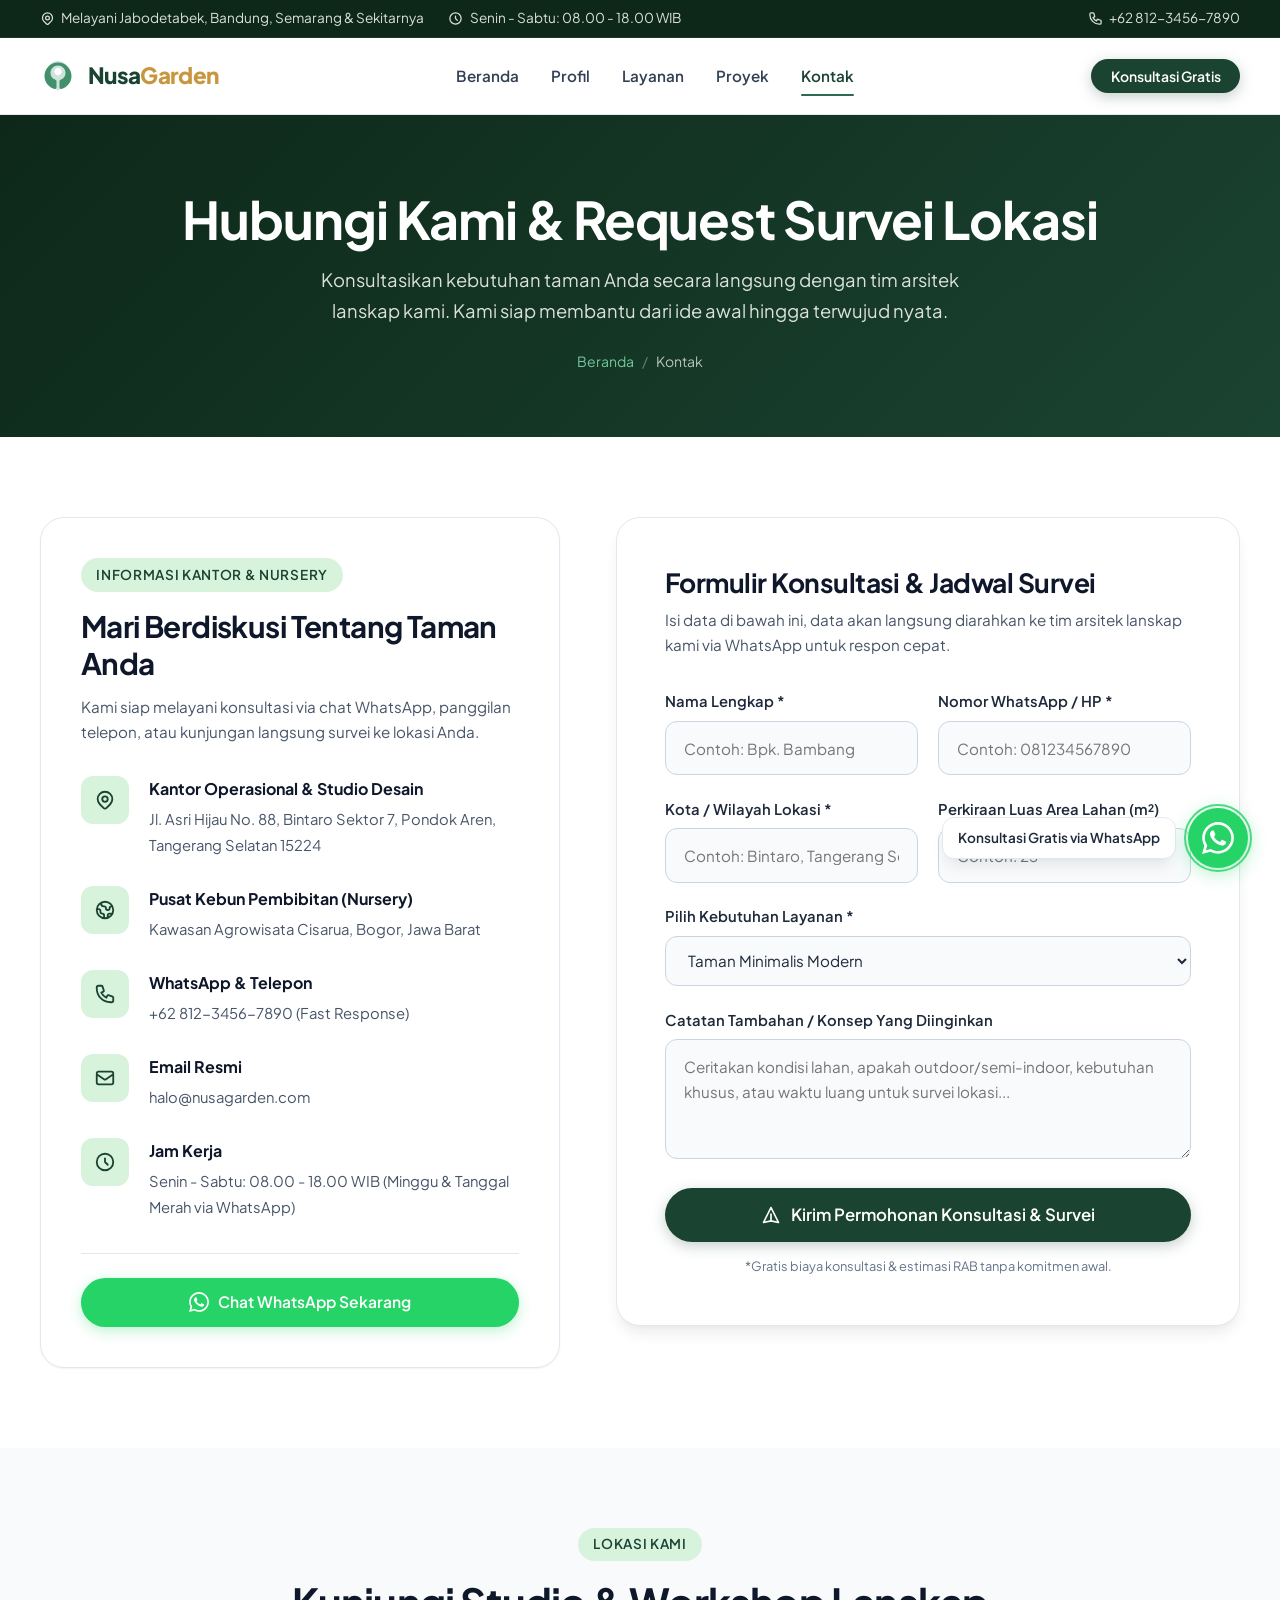
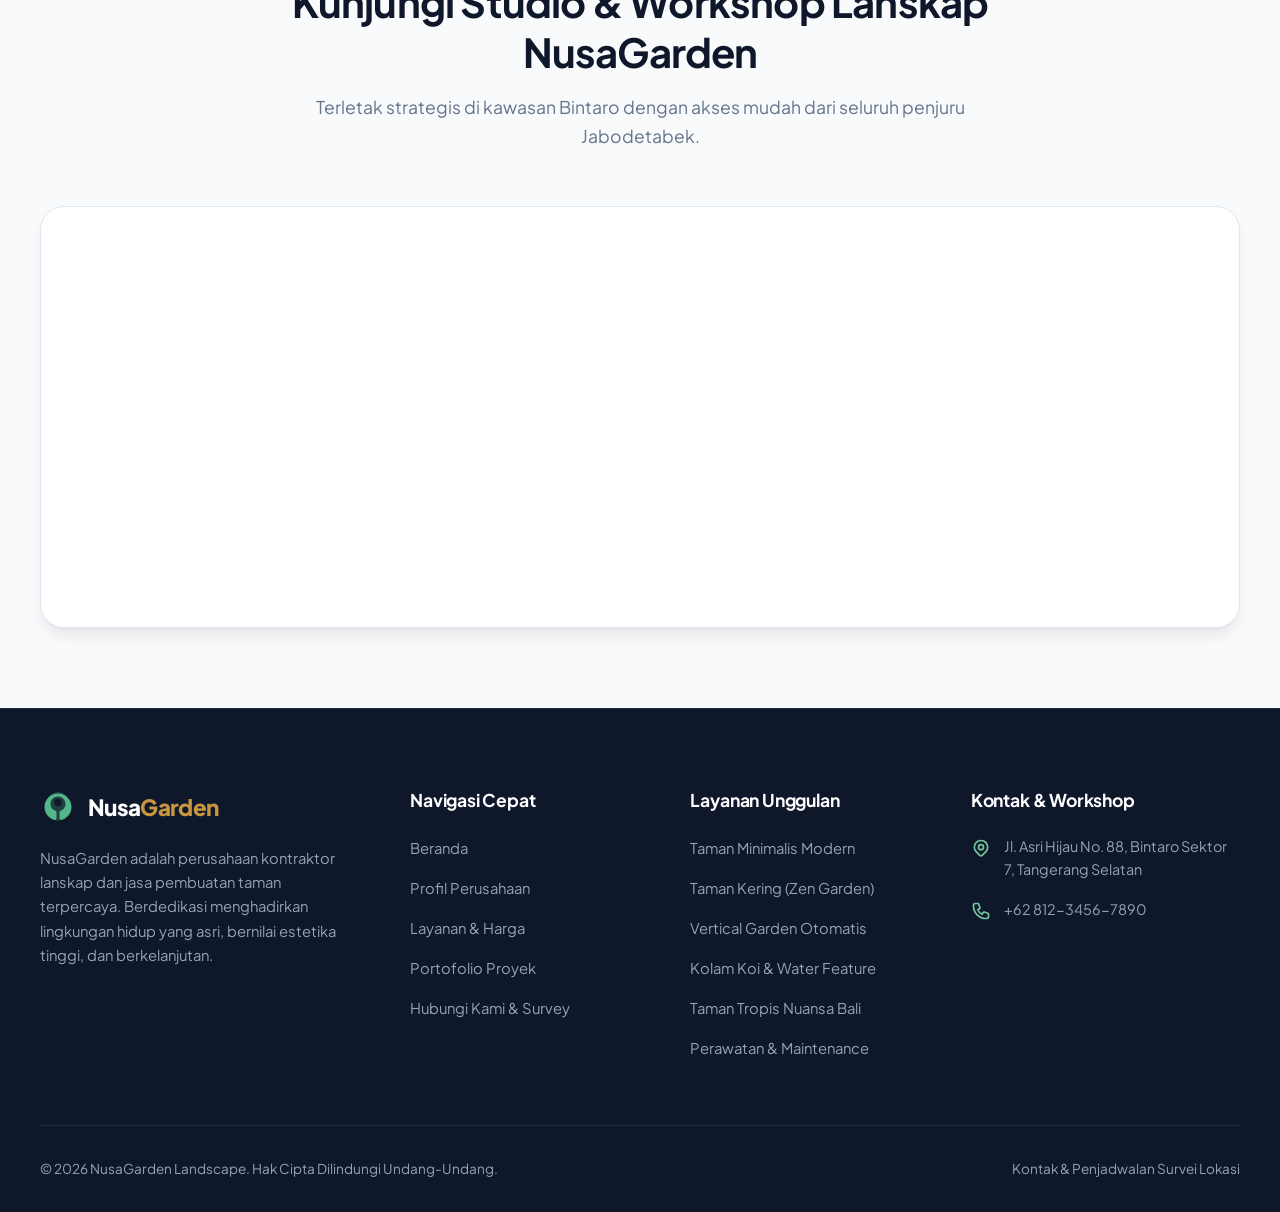
==== kontak.html @ 605d3d23 "first commit" ====
<!DOCTYPE html>
<html lang="id">
<head>
  <meta charset="UTF-8">
  <meta http-equiv="X-UA-Compatible" content="IE=edge">
  <meta name="viewport" content="width=device-width, initial-scale=1.0">

  <!-- Primary SEO Meta Tags -->
  <title>Kontak NusaGarden | Konsultasi & Jadwal Survei Pembuatan Taman Gratis</title>
  <meta name="title" content="Kontak NusaGarden | Konsultasi & Jadwal Survei Pembuatan Taman Gratis">
  <meta name="description" content="Hubungi arsitek lanskap NusaGarden untuk konsultasi desain taman 3D dan request jadwal survei lokasi gratis di Jabodetabek, Bandung, dan sekitarnya. Respon cepat via WhatsApp & Telepon.">
  <meta name="keywords" content="kontak jasa taman, nomor tukang taman bintaro, survey taman gratis jakarta, jadwal konsultasi lanskap, alamat nursery nusagarden">
  <meta name="author" content="NusaGarden Landscape">
  <meta name="robots" content="index, follow, max-snippet:-1, max-image-preview:large, max-video-preview:-1">
  <link rel="canonical" href="https://nusagarden.com/kontak.html">

  <!-- Open Graph / Facebook -->
  <meta property="og:type" content="website">
  <meta property="og:url" content="https://nusagarden.com/kontak.html">
  <meta property="og:title" content="Kontak NusaGarden | Konsultasi & Jadwal Survei Pembuatan Taman">
  <meta property="og:description" content="Konsultasikan pembuatan taman rumah, kolam koi, atau vertical garden Anda. Gratis survei & estimasi RAB.">
  <meta property="og:image" content="https://images.unsplash.com/photo-1558904541-efa8c4a08931?auto=format&fit=crop&w=1200&h=630&q=80">
  <meta property="og:site_name" content="NusaGarden">
  <meta property="og:locale" content="id_ID">

  <!-- Twitter Meta -->
  <meta name="twitter:card" content="summary_large_image">
  <meta name="twitter:url" content="https://nusagarden.com/kontak.html">
  <meta name="twitter:title" content="Kontak NusaGarden | Konsultasi & Jadwal Survei Pembuatan Taman">
  <meta name="twitter:description" content="Hubungi tim ahli lanskap kami untuk penataan ruang hijau hunian Anda.">
  <meta name="twitter:image" content="https://images.unsplash.com/photo-1558904541-efa8c4a08931?auto=format&fit=crop&w=1200&h=630&q=80">

  <!-- Google Fonts: Plus Jakarta Sans -->
  <link rel="preconnect" href="https://fonts.googleapis.com">
  <link rel="preconnect" href="https://fonts.gstatic.com" crossorigin>
  <link href="https://fonts.googleapis.com/css2?family=Plus+Jakarta+Sans:wght@400;500;600;700;800&display=swap" rel="stylesheet">

  <!-- Main Stylesheet -->
  <link rel="stylesheet" href="assets/css/style.css">

  <!-- BreadcrumbList Schema -->
  <script type="application/ld+json">
  {
    "@context": "https://schema.org",
    "@type": "BreadcrumbList",
    "itemListElement": [
      {
        "@type": "ListItem",
        "position": 1,
        "name": "Beranda",
        "item": "https://nusagarden.com/"
      },
      {
        "@type": "ListItem",
        "position": 2,
        "name": "Kontak",
        "item": "https://nusagarden.com/kontak.html"
      }
    ]
  }
  </script>

  <!-- ContactPage Schema -->
  <script type="application/ld+json">
  {
    "@context": "https://schema.org",
    "@type": "ContactPage",
    "name": "Kontak NusaGarden Landscape",
    "description": "Halaman kontak resmi NusaGarden untuk konsultasi dan pemesanan jasa pembuatan taman.",
    "mainEntity": {
      "@type": "Organization",
      "name": "NusaGarden Landscape",
      "telephone": "+6281234567890",
      "email": "halo@nusagarden.com",
      "address": {
        "@type": "PostalAddress",
        "streetAddress": "Jl. Asri Hijau No. 88, Bintaro",
        "addressLocality": "Jakarta Selatan",
        "addressRegion": "DKI Jakarta",
        "postalCode": "12330",
        "addressCountry": "ID"
      }
    }
  }
  </script>
</head>
<body>

  <!-- Topbar -->
  <div class="topbar">
    <div class="container topbar-wrapper">
      <div class="topbar-info">
        <span class="topbar-item">
          <svg width="15" height="15" fill="none" stroke="currentColor" viewBox="0 0 24 24"><path stroke-linecap="round" stroke-linejoin="round" stroke-width="2" d="M17.657 16.657L13.414 20.9a1.998 1.998 0 01-2.827 0l-4.244-4.243a8 8 0 1111.314 0z"/><path stroke-linecap="round" stroke-linejoin="round" stroke-width="2" d="M15 11a3 3 0 11-6 0 3 3 0 016 0z"/></svg>
          Melayani Jabodetabek, Bandung, Semarang & Sekitarnya
        </span>
        <span class="topbar-item">
          <svg width="15" height="15" fill="none" stroke="currentColor" viewBox="0 0 24 24"><path stroke-linecap="round" stroke-linejoin="round" stroke-width="2" d="M12 8v4l3 3m6-3a9 9 0 11-18 0 9 9 0 0118 0z"/></svg>
          Senin - Sabtu: 08.00 - 18.00 WIB
        </span>
      </div>
      <div class="topbar-info">
        <a href="tel:+6281234567890" class="topbar-item">
          <svg width="15" height="15" fill="none" stroke="currentColor" viewBox="0 0 24 24"><path stroke-linecap="round" stroke-linejoin="round" stroke-width="2" d="M3 5a2 2 0 012-2h3.28a1 1 0 01.948.684l1.498 4.493a1 1 0 01-.502 1.21l-2.257 1.13a11.042 11.042 0 005.516 5.516l1.13-2.257a1 1 0 011.21-.502l4.493 1.498a1 1 0 01.684.949V19a2 2 0 01-2 2h-1C9.716 21 3 14.284 3 6V5z"/></svg>
          +62 812-3456-7890
        </a>
      </div>
    </div>
  </div>

  <!-- Header Navigation -->
  <header class="site-header">
    <div class="container navbar">
      <a href="index.html" class="brand-logo" aria-label="NusaGarden Beranda">
        <svg viewBox="0 0 24 24" fill="currentColor">
          <path d="M12 2C8.13 2 5 5.13 5 9c0 5.25 7 13 7 13s7-7.75 7-13c0-3.87-3.13-7-7-7zm0 9.5c-1.38 0-2.5-1.12-2.5-2.5s1.12-2.5 2.5-2.5 2.5 1.12 2.5 2.5-1.12 2.5-2.5 2.5z" opacity="0.25"/>
          <path d="M12 3c-4.97 0-9 4.03-9 9 0 4.16 2.85 7.66 6.74 8.65.65.17 1.26-.3 1.26-.97v-4.18c0-.44-.27-.83-.68-.97C8.25 13.88 7 12.06 7 10c0-2.76 2.24-5 5-5s5 2.24 5 5c0 2.06-1.25 3.88-3.32 4.53-.41.14-.68.53-.68.97v4.18c0 .67.61 1.14 1.26.97C18.15 19.66 21 16.16 21 12c0-4.97-4.03-9-9-9z"/>
        </svg>
        <span>Nusa<span>Garden</span></span>
      </a>

      <nav class="nav-links" id="mainNav">
        <a href="index.html" class="nav-link">Beranda</a>
        <a href="profil.html" class="nav-link">Profil</a>
        <a href="layanan.html" class="nav-link">Layanan</a>
        <a href="proyek.html" class="nav-link">Proyek</a>
        <a href="kontak.html" class="nav-link active">Kontak</a>
      </nav>

      <div class="nav-cta">
        <a href="kontak.html" class="btn btn-primary btn-sm">Konsultasi Gratis</a>
      </div>

      <button class="mobile-toggle" aria-label="Buka Menu" aria-expanded="false">
        <svg width="26" height="26" fill="none" stroke="currentColor" viewBox="0 0 24 24">
          <path stroke-linecap="round" stroke-linejoin="round" stroke-width="2" d="M4 6h16M4 12h16M4 18h16"/>
        </svg>
      </button>
    </div>
  </header>

  <main>
    <!-- Page Hero Banner -->
    <section class="page-hero">
      <div class="container">
        <h1>Hubungi Kami & Request Survei Lokasi</h1>
        <p>Konsultasikan kebutuhan taman Anda secara langsung dengan tim arsitek lanskap kami. Kami siap membantu dari ide awal hingga terwujud nyata.</p>
        <div class="breadcrumb">
          <a href="index.html">Beranda</a>
          <span class="breadcrumb-separator">/</span>
          <span>Kontak</span>
        </div>
      </div>
    </section>

    <!-- Contact & Form Section -->
    <section class="section">
      <div class="container">
        <div class="contact-grid">

          <!-- Left Column: Contact Information -->
          <div class="contact-info-card">
            <span class="badge-pill">Informasi Kantor & Nursery</span>
            <h2 style="font-size: 1.85rem; margin-bottom: 0.75rem;">Mari Berdiskusi Tentang Taman Anda</h2>
            <p style="color: var(--gray-600); font-size: 0.95rem;">
              Kami siap melayani konsultasi via chat WhatsApp, panggilan telepon, atau kunjungan langsung survei ke lokasi Anda.
            </p>

            <div class="contact-info-list">
              <div class="contact-info-row">
                <div class="contact-icon-box">
                  <svg width="22" height="22" fill="none" stroke="currentColor" viewBox="0 0 24 24"><path stroke-linecap="round" stroke-linejoin="round" stroke-width="2" d="M17.657 16.657L13.414 20.9a1.998 1.998 0 01-2.827 0l-4.244-4.243a8 8 0 1111.314 0z"/><path stroke-linecap="round" stroke-linejoin="round" stroke-width="2" d="M15 11a3 3 0 11-6 0 3 3 0 016 0z"/></svg>
                </div>
                <div class="contact-info-text">
                  <strong>Kantor Operasional & Studio Desain</strong>
                  <span>Jl. Asri Hijau No. 88, Bintaro Sektor 7, Pondok Aren, Tangerang Selatan 15224</span>
                </div>
              </div>

              <div class="contact-info-row">
                <div class="contact-icon-box">
                  <svg width="22" height="22" fill="none" stroke="currentColor" viewBox="0 0 24 24"><path stroke-linecap="round" stroke-linejoin="round" stroke-width="2" d="M3.055 11H5a2 2 0 012 2v1a2 2 0 002 2 2 2 0 012 2v2.945M8 3.935V5.5A2.5 2.5 0 0010.5 8h.5a2 2 0 012 2 2 2 0 104 0 2 2 0 012-2h1.064M15 20.488V18a2 2 0 012-2h3.064M21 12a9 9 0 11-18 0 9 9 0 0118 0z"/></svg>
                </div>
                <div class="contact-info-text">
                  <strong>Pusat Kebun Pembibitan (Nursery)</strong>
                  <span>Kawasan Agrowisata Cisarua, Bogor, Jawa Barat</span>
                </div>
              </div>

              <div class="contact-info-row">
                <div class="contact-icon-box">
                  <svg width="22" height="22" fill="none" stroke="currentColor" viewBox="0 0 24 24"><path stroke-linecap="round" stroke-linejoin="round" stroke-width="2" d="M3 5a2 2 0 012-2h3.28a1 1 0 01.948.684l1.498 4.493a1 1 0 01-.502 1.21l-2.257 1.13a11.042 11.042 0 005.516 5.516l1.13-2.257a1 1 0 011.21-.502l4.493 1.498a1 1 0 01.684.949V19a2 2 0 01-2 2h-1C9.716 21 3 14.284 3 6V5z"/></svg>
                </div>
                <div class="contact-info-text">
                  <strong>WhatsApp & Telepon</strong>
                  <a href="https://wa.me/6281234567890" target="_blank">+62 812-3456-7890 (Fast Response)</a>
                </div>
              </div>

              <div class="contact-info-row">
                <div class="contact-icon-box">
                  <svg width="22" height="22" fill="none" stroke="currentColor" viewBox="0 0 24 24"><path stroke-linecap="round" stroke-linejoin="round" stroke-width="2" d="M3 8l7.89 5.26a2 2 0 002.22 0L21 8M5 19h14a2 2 0 002-2V7a2 2 0 00-2-2H5a2 2 0 00-2 2v10a2 2 0 002 2z"/></svg>
                </div>
                <div class="contact-info-text">
                  <strong>Email Resmi</strong>
                  <a href="mailto:halo@nusagarden.com">halo@nusagarden.com</a>
                </div>
              </div>

              <div class="contact-info-row">
                <div class="contact-icon-box">
                  <svg width="22" height="22" fill="none" stroke="currentColor" viewBox="0 0 24 24"><path stroke-linecap="round" stroke-linejoin="round" stroke-width="2" d="M12 8v4l3 3m6-3a9 9 0 11-18 0 9 9 0 0118 0z"/></svg>
                </div>
                <div class="contact-info-text">
                  <strong>Jam Kerja</strong>
                  <span>Senin - Sabtu: 08.00 - 18.00 WIB (Minggu & Tanggal Merah via WhatsApp)</span>
                </div>
              </div>
            </div>

            <div style="margin-top: 2rem; padding-top: 1.5rem; border-top: 1px solid var(--gray-200);">
              <a href="https://wa.me/6281234567890?text=Halo%20NusaGarden,%20saya%20ingin%20konsultasi%20taman%20langsung%20via%20WhatsApp" target="_blank" class="btn btn-wa" style="width: 100%;">
                <svg width="20" height="20" fill="currentColor" viewBox="0 0 24 24"><path d="M.057 24l1.687-6.163c-1.041-1.804-1.588-3.849-1.587-5.946.003-6.556 5.338-11.891 11.893-11.891 3.181.001 6.167 1.24 8.413 3.488 2.245 2.248 3.481 5.236 3.48 8.414-.003 6.557-5.338 11.892-11.893 11.892-1.99-.001-3.951-.5-5.688-1.448l-6.305 1.654zm6.597-3.807c1.676.995 3.276 1.591 5.392 1.592 5.448 0 9.886-4.434 9.889-9.885.002-5.462-4.415-9.89-9.881-9.892-5.452 0-9.887 4.434-9.889 9.884-.001 2.225.651 3.891 1.746 5.634l-.999 3.648 3.742-.981zm11.387-5.464c-.074-.124-.272-.198-.57-.347-.297-.149-1.758-.868-2.031-.967-.272-.099-.47-.149-.669.149-.198.297-.768.967-.941 1.165-.173.198-.347.223-.644.074-.297-.149-1.255-.462-2.39-1.475-.883-.788-1.48-1.761-1.653-2.059-.173-.297-.018-.458.13-.606.134-.133.297-.347.446-.521.151-.172.2-.296.3-.495.099-.198.05-.372-.025-.521-.075-.148-.669-1.611-.916-2.206-.242-.579-.487-.501-.669-.51l-.57-.01c-.198 0-.52.074-.792.372s-1.04 1.016-1.04 2.479 1.065 2.876 1.213 3.074c.149.198 2.095 3.2 5.076 4.487.709.306 1.263.489 1.694.626.712.226 1.36.194 1.872.118.571-.085 1.758-.719 2.006-1.413.248-.695.248-1.29.173-1.414z"/></svg>
                Chat WhatsApp Sekarang
              </a>
            </div>
          </div>

          <!-- Right Column: Consultation Booking Form -->
          <div class="contact-form-card">
            <h3 style="font-size: 1.65rem; margin-bottom: 0.5rem;">Formulir Konsultasi & Jadwal Survei</h3>
            <p style="color: var(--gray-600); font-size: 0.95rem; margin-bottom: 2rem;">
              Isi data di bawah ini, data akan langsung diarahkan ke tim arsitek lanskap kami via WhatsApp untuk respon cepat.
            </p>

            <form id="consultationForm">
              <div class="form-grid-2">
                <div class="form-group">
                  <label class="form-label" for="nama">Nama Lengkap *</label>
                  <input type="text" id="nama" class="form-control" placeholder="Contoh: Bpk. Bambang" required>
                </div>

                <div class="form-group">
                  <label class="form-label" for="telepon">Nomor WhatsApp / HP *</label>
                  <input type="tel" id="telepon" class="form-control" placeholder="Contoh: 081234567890" required>
                </div>
              </div>

              <div class="form-grid-2">
                <div class="form-group">
                  <label class="form-label" for="kota">Kota / Wilayah Lokasi *</label>
                  <input type="text" id="kota" class="form-control" placeholder="Contoh: Bintaro, Tangerang Selatan" required>
                </div>

                <div class="form-group">
                  <label class="form-label" for="luas_area">Perkiraan Luas Area Lahan (m²)</label>
                  <input type="number" id="luas_area" class="form-control" placeholder="Contoh: 25">
                </div>
              </div>

              <div class="form-group">
                <label class="form-label" for="jenis_layanan">Pilih Kebutuhan Layanan *</label>
                <select id="jenis_layanan" class="form-control" required>
                  <option value="Taman Minimalis Modern">Taman Minimalis Modern</option>
                  <option value="Taman Kering (Japanese Zen)">Taman Kering (Japanese Zen Garden)</option>
                  <option value="Vertical Garden Otomatis">Vertical Garden (Living Wall)</option>
                  <option value="Kolam Koi & Water Feature">Kolam Koi & Water Feature</option>
                  <option value="Taman Tropis Nuansa Bali">Taman Tropis Nuansa Bali</option>
                  <option value="Renovasi Taman Lama">Renovasi Taman Lama</option>
                  <option value="Perawatan & Maintenance Rutin">Perawatan & Maintenance Rutin</option>
                  <option value="Desain Lanskap 3D Saja">Desain Lanskap 3D Saja</option>
                </select>
              </div>

              <div class="form-group">
                <label class="form-label" for="pesan">Catatan Tambahan / Konsep Yang Diinginkan</label>
                <textarea id="pesan" class="form-control" placeholder="Ceritakan kondisi lahan, apakah outdoor/semi-indoor, kebutuhan khusus, atau waktu luang untuk survei lokasi..."></textarea>
              </div>

              <button type="submit" class="btn btn-primary btn-lg" style="width: 100%;">
                <svg width="20" height="20" fill="none" stroke="currentColor" viewBox="0 0 24 24"><path stroke-linecap="round" stroke-linejoin="round" stroke-width="2" d="M12 19l9 2-9-18-9 18 9-2zm0 0v-8"/></svg>
                Kirim Permohonan Konsultasi & Survei
              </button>
              <div style="font-size: 0.8rem; color: var(--gray-500); text-align: center; margin-top: 0.85rem;">
                *Gratis biaya konsultasi & estimasi RAB tanpa komitmen awal.
              </div>
            </form>
          </div>

        </div>
      </div>
    </section>

    <!-- Map & Workshop Location Section -->
    <section class="section section-bg-alt">
      <div class="container">
        <div class="section-header">
          <span class="badge-pill">Lokasi Kami</span>
          <h2 class="section-title">Kunjungi Studio & Workshop Lanskap NusaGarden</h2>
          <p class="section-subtitle">Terletak strategis di kawasan Bintaro dengan akses mudah dari seluruh penjuru Jabodetabek.</p>
        </div>

        <div style="border-radius: var(--radius-xl); overflow: hidden; box-shadow: var(--shadow-lg); border: 1px solid var(--gray-200); background: #fff;">
          <iframe 
            src="https://www.google.com/maps/embed?pb=!1m18!1m12!1m3!1d126907.08643264627!2d106.68331908226065!3d-6.284204369796696!2m3!1f0!2f0!3f0!3m2!1i1024!2i768!4f13.1!3m3!1m2!1s0x2e69f000b99bc907%3A0xb3082bb04c8623b!2sBintaro%20Jaya!5e0!3m2!1sid!2sid!4v1700000000000!5m2!1sid!2sid" 
            width="100%" 
            height="420" 
            style="border:0; display:block;" 
            allowfullscreen="" 
            loading="lazy" 
            referrerpolicy="no-referrer-when-downgrade"
            title="Lokasi Kantor NusaGarden Landscape">
          </iframe>
        </div>
      </div>
    </section>
  </main>

  <!-- Site Footer -->
  <footer class="site-footer">
    <div class="container">
      <div class="footer-grid">
        <div class="footer-col">
          <a href="index.html" class="brand-logo" style="color: #fff; margin-bottom: 1.25rem;">
            <svg viewBox="0 0 24 24" fill="currentColor" style="color: #52b788;">
              <path d="M12 2C8.13 2 5 5.13 5 9c0 5.25 7 13 7 13s7-7.75 7-13c0-3.87-3.13-7-7-7zm0 9.5c-1.38 0-2.5-1.12-2.5-2.5s1.12-2.5 2.5-2.5 2.5 1.12 2.5 2.5-1.12 2.5-2.5 2.5z" opacity="0.25"/>
              <path d="M12 3c-4.97 0-9 4.03-9 9 0 4.16 2.85 7.66 6.74 8.65.65.17 1.26-.3 1.26-.97v-4.18c0-.44-.27-.83-.68-.97C8.25 13.88 7 12.06 7 10c0-2.76 2.24-5 5-5s5 2.24 5 5c0 2.06-1.25 3.88-3.32 4.53-.41.14-.68.53-.68.97v4.18c0 .67.61 1.14 1.26.97C18.15 19.66 21 16.16 21 12c0-4.97-4.03-9-9-9z"/>
            </svg>
            <span>Nusa<span style="color:#c8963e">Garden</span></span>
          </a>
          <p class="footer-desc">
            NusaGarden adalah perusahaan kontraktor lanskap dan jasa pembuatan taman terpercaya. Berdedikasi menghadirkan lingkungan hidup yang asri, bernilai estetika tinggi, dan berkelanjutan.
          </p>
        </div>

        <div class="footer-col">
          <h4>Navigasi Cepat</h4>
          <ul class="footer-links-list">
            <li><a href="index.html">Beranda</a></li>
            <li><a href="profil.html">Profil Perusahaan</a></li>
            <li><a href="layanan.html">Layanan & Harga</a></li>
            <li><a href="proyek.html">Portofolio Proyek</a></li>
            <li><a href="kontak.html">Hubungi Kami & Survey</a></li>
          </ul>
        </div>

        <div class="footer-col">
          <h4>Layanan Unggulan</h4>
          <ul class="footer-links-list">
            <li><a href="layanan.html#minimalis">Taman Minimalis Modern</a></li>
            <li><a href="layanan.html#kering">Taman Kering (Zen Garden)</a></li>
            <li><a href="layanan.html#vertical">Vertical Garden Otomatis</a></li>
            <li><a href="layanan.html#kolam">Kolam Koi & Water Feature</a></li>
            <li><a href="layanan.html#tropis">Taman Tropis Nuansa Bali</a></li>
            <li><a href="layanan.html#perawatan">Perawatan & Maintenance</a></li>
          </ul>
        </div>

        <div class="footer-col">
          <h4>Kontak & Workshop</h4>
          <div class="footer-contact-item">
            <svg width="20" height="20" fill="none" stroke="currentColor" viewBox="0 0 24 24"><path stroke-linecap="round" stroke-linejoin="round" stroke-width="2" d="M17.657 16.657L13.414 20.9a1.998 1.998 0 01-2.827 0l-4.244-4.243a8 8 0 1111.314 0z"/><path stroke-linecap="round" stroke-linejoin="round" stroke-width="2" d="M15 11a3 3 0 11-6 0 3 3 0 016 0z"/></svg>
            <span>Jl. Asri Hijau No. 88, Bintaro Sektor 7, Tangerang Selatan</span>
          </div>
          <div class="footer-contact-item">
            <svg width="20" height="20" fill="none" stroke="currentColor" viewBox="0 0 24 24"><path stroke-linecap="round" stroke-linejoin="round" stroke-width="2" d="M3 5a2 2 0 012-2h3.28a1 1 0 01.948.684l1.498 4.493a1 1 0 01-.502 1.21l-2.257 1.13a11.042 11.042 0 005.516 5.516l1.13-2.257a1 1 0 011.21-.502l4.493 1.498a1 1 0 01.684.949V19a2 2 0 01-2 2h-1C9.716 21 3 14.284 3 6V5z"/></svg>
            <span>+62 812-3456-7890</span>
          </div>
        </div>
      </div>

      <div class="footer-bottom">
        <div>&copy; 2026 NusaGarden Landscape. Hak Cipta Dilindungi Undang-Undang.</div>
        <div>Kontak &amp; Penjadwalan Survei Lokasi</div>
      </div>
    </div>
  </footer>

  <!-- Floating WhatsApp CTA Widget -->
  <div class="floating-wa">
    <div class="floating-wa-tooltip">
      Konsultasi Gratis via WhatsApp
    </div>
    <a href="https://wa.me/6281234567890?text=Halo%20NusaGarden,%20saya%20ingin%20konsultasi%20taman" target="_blank" class="floating-wa-btn" aria-label="Chat WhatsApp">
      <div class="floating-wa-pulse"></div>
      <svg width="32" height="32" fill="currentColor" viewBox="0 0 24 24"><path d="M.057 24l1.687-6.163c-1.041-1.804-1.588-3.849-1.587-5.946.003-6.556 5.338-11.891 11.893-11.891 3.181.001 6.167 1.24 8.413 3.488 2.245 2.248 3.481 5.236 3.48 8.414-.003 6.557-5.338 11.892-11.893 11.892-1.99-.001-3.951-.5-5.688-1.448l-6.305 1.654zm6.597-3.807c1.676.995 3.276 1.591 5.392 1.592 5.448 0 9.886-4.434 9.889-9.885.002-5.462-4.415-9.89-9.881-9.892-5.452 0-9.887 4.434-9.889 9.884-.001 2.225.651 3.891 1.746 5.634l-.999 3.648 3.742-.981zm11.387-5.464c-.074-.124-.272-.198-.57-.347-.297-.149-1.758-.868-2.031-.967-.272-.099-.47-.149-.669.149-.198.297-.768.967-.941 1.165-.173.198-.347.223-.644.074-.297-.149-1.255-.462-2.39-1.475-.883-.788-1.48-1.761-1.653-2.059-.173-.297-.018-.458.13-.606.134-.133.297-.347.446-.521.151-.172.2-.296.3-.495.099-.198.05-.372-.025-.521-.075-.148-.669-1.611-.916-2.206-.242-.579-.487-.501-.669-.51l-.57-.01c-.198 0-.52.074-.792.372s-1.04 1.016-1.04 2.479 1.065 2.876 1.213 3.074c.149.198 2.095 3.2 5.076 4.487.709.306 1.263.489 1.694.626.712.226 1.36.194 1.872.118.571-.085 1.758-.719 2.006-1.413.248-.695.248-1.29.173-1.414z"/></svg>
    </a>
  </div>

  <!-- Scripts -->
  <script src="assets/js/main.js"></script>
</body>
</html>
---- assets/css/style.css ----
/* ==========================================================================
   NusaGarden Landscape - Master Stylesheet
   Jasa Pembuatan Taman, Desain Lanskap, Kolam & Perawatan Profesional
   ========================================================================== */

:root {
  /* Color Palette */
  --primary-900: #0d2818;
  --primary-800: #1b4332;
  --primary-700: #2d6a4f;
  --primary-600: #40916c;
  --primary-500: #52b788;
  --primary-400: #74c69d;
  --primary-100: #d8f3dc;
  --primary-50:  #f0fdf4;

  --accent-gold:  #c8963e;
  --accent-amber: #f59e0b;
  --wa-green:     #25d366;
  --wa-hover:     #1ebd56;

  --gray-900: #0f172a;
  --gray-800: #1e293b;
  --gray-700: #334155;
  --gray-600: #475569;
  --gray-500: #64748b;
  --gray-400: #94a3b8;
  --gray-300: #cbd5e1;
  --gray-200: #e2e8f0;
  --gray-100: #f1f5f9;
  --gray-50:  #f8fafc;
  --white:    #ffffff;

  /* Typography */
  --font-main: 'Plus Jakarta Sans', -apple-system, BlinkMacSystemFont, "Segoe UI", Roboto, Oxygen, Ubuntu, Cantarell, sans-serif;
  
  /* Shadows */
  --shadow-sm: 0 1px 2px 0 rgb(0 0 0 / 0.05);
  --shadow-md: 0 4px 6px -1px rgb(0 0 0 / 0.08), 0 2px 4px -2px rgb(0 0 0 / 0.06);
  --shadow-lg: 0 10px 15px -3px rgb(0 0 0 / 0.08), 0 4px 6px -4px rgb(0 0 0 / 0.04);
  --shadow-xl: 0 20px 25px -5px rgb(0 0 0 / 0.1), 0 8px 10px -6px rgb(0 0 0 / 0.05);
  --shadow-card: 0 10px 30px -5px rgba(27, 67, 50, 0.08);

  /* Radius */
  --radius-sm: 6px;
  --radius-md: 12px;
  --radius-lg: 18px;
  --radius-xl: 24px;
  --radius-full: 9999px;

  /* Transitions */
  --transition-fast: 0.15s ease;
  --transition-normal: 0.3s ease;
  --transition-slow: 0.5s cubic-bezier(0.4, 0, 0.2, 1);
}

/* Base Reset & Document setup */
*, *::before, *::after {
  box-sizing: border-box;
  margin: 0;
  padding: 0;
}

html {
  font-size: 16px;
  scroll-behavior: smooth;
  -webkit-text-size-adjust: 100%;
}

body {
  font-family: var(--font-main);
  background-color: var(--white);
  color: var(--gray-700);
  line-height: 1.65;
  font-size: 1rem;
  overflow-x: hidden;
}

img, picture, svg {
  display: block;
  max-width: 100%;
  height: auto;
}

a {
  color: inherit;
  text-decoration: none;
  transition: color var(--transition-fast);
}

ul, ol {
  list-style: none;
}

button, input, select, textarea {
  font: inherit;
  color: inherit;
}

/* Typography Utilities */
h1, h2, h3, h4, h5, h6 {
  color: var(--gray-900);
  font-weight: 700;
  line-height: 1.25;
  letter-spacing: -0.02em;
}

h1 { font-size: clamp(2rem, 4vw + 1rem, 3.25rem); }
h2 { font-size: clamp(1.75rem, 3vw + 0.5rem, 2.5rem); }
h3 { font-size: clamp(1.25rem, 2vw + 0.25rem, 1.75rem); }
h4 { font-size: 1.25rem; }
p { margin-bottom: 1rem; }
p:last-child { margin-bottom: 0; }

/* Container */
.container {
  width: 100%;
  max-width: 1240px;
  margin-left: auto;
  margin-right: auto;
  padding-left: 1.25rem;
  padding-right: 1.25rem;
}

.container-narrow {
  max-width: 900px;
}

/* Section Spacing */
.section {
  padding-top: 5rem;
  padding-bottom: 5rem;
}

.section-sm {
  padding-top: 3rem;
  padding-bottom: 3rem;
}

.section-bg-alt {
  background-color: var(--gray-50);
}

.section-bg-green {
  background-color: var(--primary-50);
}

.section-bg-dark {
  background-color: var(--primary-900);
  color: var(--gray-300);
}

.section-bg-dark h1,
.section-bg-dark h2,
.section-bg-dark h3,
.section-bg-dark h4 {
  color: var(--white);
}

/* Section Header Component */
.section-header {
  text-align: center;
  max-width: 720px;
  margin: 0 auto 3.5rem auto;
}

.section-header.text-left {
  text-align: left;
  margin-left: 0;
}

.badge-pill {
  display: inline-flex;
  align-items: center;
  gap: 0.5rem;
  padding: 0.35rem 0.95rem;
  background-color: var(--primary-100);
  color: var(--primary-800);
  border-radius: var(--radius-full);
  font-size: 0.85rem;
  font-weight: 600;
  text-transform: uppercase;
  letter-spacing: 0.05em;
  margin-bottom: 1rem;
}

.badge-pill.badge-gold {
  background-color: #fef3c7;
  color: #92400e;
}

.badge-pill.badge-white {
  background-color: rgba(255, 255, 255, 0.15);
  color: var(--white);
}

.section-title {
  margin-bottom: 1rem;
}

.section-subtitle {
  color: var(--gray-500);
  font-size: 1.1rem;
  line-height: 1.6;
}

.section-bg-dark .section-subtitle {
  color: var(--gray-300);
}

/* Buttons */
.btn {
  display: inline-flex;
  align-items: center;
  justify-content: center;
  gap: 0.6rem;
  padding: 0.85rem 1.65rem;
  border-radius: var(--radius-full);
  font-weight: 600;
  font-size: 0.975rem;
  border: 1px solid transparent;
  cursor: pointer;
  transition: all var(--transition-normal);
  text-align: center;
  line-height: 1;
}

.btn-primary {
  background-color: var(--primary-800);
  color: var(--white);
  box-shadow: 0 4px 14px rgba(27, 67, 50, 0.25);
}

.btn-primary:hover {
  background-color: var(--primary-700);
  color: var(--white);
  transform: translateY(-2px);
  box-shadow: 0 6px 20px rgba(27, 67, 50, 0.35);
}

.btn-accent {
  background-color: var(--accent-amber);
  color: var(--gray-900);
  font-weight: 700;
}

.btn-accent:hover {
  background-color: #d97706;
  color: var(--white);
  transform: translateY(-2px);
}

.btn-wa {
  background-color: var(--wa-green);
  color: var(--white);
  box-shadow: 0 4px 14px rgba(37, 211, 102, 0.3);
}

.btn-wa:hover {
  background-color: var(--wa-hover);
  color: var(--white);
  transform: translateY(-2px);
  box-shadow: 0 6px 20px rgba(37, 211, 102, 0.45);
}

.btn-outline {
  background-color: transparent;
  border-color: var(--gray-300);
  color: var(--gray-800);
}

.btn-outline:hover {
  border-color: var(--primary-700);
  color: var(--primary-700);
  background-color: var(--primary-50);
}

.btn-outline-white {
  background-color: transparent;
  border-color: rgba(255, 255, 255, 0.35);
  color: var(--white);
}

.btn-outline-white:hover {
  background-color: rgba(255, 255, 255, 0.15);
  border-color: var(--white);
  color: var(--white);
}

.btn-sm {
  padding: 0.55rem 1.15rem;
  font-size: 0.875rem;
}

.btn-lg {
  padding: 1rem 2rem;
  font-size: 1.05rem;
}

/* ==========================================================================
   Header & Navigation
   ========================================================================== */
.topbar {
  background-color: var(--primary-900);
  color: var(--gray-300);
  font-size: 0.85rem;
  padding: 0.45rem 0;
  border-bottom: 1px solid rgba(255, 255, 255, 0.08);
}

.topbar-wrapper {
  display: flex;
  justify-content: space-between;
  align-items: center;
  flex-wrap: wrap;
  gap: 0.75rem;
}

.topbar-info {
  display: flex;
  align-items: center;
  gap: 1.5rem;
  flex-wrap: wrap;
}

.topbar-item {
  display: inline-flex;
  align-items: center;
  gap: 0.4rem;
  color: rgba(255, 255, 255, 0.85);
}

.topbar-item a:hover {
  color: var(--primary-400);
}

.site-header {
  position: sticky;
  top: 0;
  z-index: 1000;
  background-color: rgba(255, 255, 255, 0.96);
  backdrop-filter: blur(12px);
  -webkit-backdrop-filter: blur(12px);
  border-bottom: 1px solid var(--gray-200);
  transition: all var(--transition-normal);
}

.site-header.is-scrolled {
  box-shadow: 0 4px 20px rgba(0, 0, 0, 0.07);
}

.navbar {
  display: flex;
  align-items: center;
  justify-content: space-between;
  height: 76px;
}

.brand-logo {
  display: flex;
  align-items: center;
  gap: 0.75rem;
  font-size: 1.4rem;
  font-weight: 800;
  color: var(--primary-800);
  letter-spacing: -0.03em;
}

.brand-logo svg {
  width: 36px;
  height: 36px;
  color: var(--primary-600);
}

.brand-logo span span {
  color: var(--accent-gold);
}

.nav-links {
  display: flex;
  align-items: center;
  gap: 2rem;
}

.nav-link {
  font-weight: 600;
  color: var(--gray-700);
  font-size: 0.95rem;
  position: relative;
  padding: 0.5rem 0;
}

.nav-link:hover,
.nav-link.active {
  color: var(--primary-800);
}

.nav-link.active::after {
  content: '';
  position: absolute;
  bottom: 0;
  left: 0;
  width: 100%;
  height: 2px;
  background-color: var(--primary-700);
  border-radius: var(--radius-full);
}

.nav-cta {
  display: flex;
  align-items: center;
  gap: 1rem;
}

.mobile-toggle {
  display: none;
  background: none;
  border: none;
  cursor: pointer;
  padding: 0.5rem;
  color: var(--gray-800);
}

/* ==========================================================================
   Hero Section
   ========================================================================== */
.hero {
  position: relative;
  background: linear-gradient(135deg, #0d2818 0%, #1b4332 60%, #2d6a4f 100%);
  color: var(--white);
  padding: 5.5rem 0 6.5rem 0;
  overflow: hidden;
}

.hero::before {
  content: '';
  position: absolute;
  top: 0;
  left: 0;
  right: 0;
  bottom: 0;
  background-image: radial-gradient(rgba(255, 255, 255, 0.08) 1px, transparent 1px);
  background-size: 28px 28px;
  pointer-events: none;
  opacity: 0.6;
}

.hero-grid {
  display: grid;
  grid-template-columns: 1.15fr 0.85fr;
  align-items: center;
  gap: 3.5rem;
  position: relative;
  z-index: 2;
}

.hero-content h1 {
  color: var(--white);
  margin-bottom: 1.25rem;
}

.hero-content h1 mark {
  background: transparent;
  color: var(--primary-400);
}

.hero-description {
  font-size: 1.15rem;
  color: rgba(255, 255, 255, 0.9);
  line-height: 1.7;
  margin-bottom: 2rem;
  max-width: 580px;
}

.hero-actions {
  display: flex;
  align-items: center;
  flex-wrap: wrap;
  gap: 1rem;
  margin-bottom: 2.5rem;
}

.hero-highlights {
  display: flex;
  align-items: center;
  gap: 2rem;
  flex-wrap: wrap;
  padding-top: 1.5rem;
  border-top: 1px solid rgba(255, 255, 255, 0.15);
}

.highlight-item {
  display: flex;
  align-items: center;
  gap: 0.65rem;
  font-size: 0.9rem;
  color: rgba(255, 255, 255, 0.9);
}

.highlight-item svg {
  color: var(--primary-400);
  flex-shrink: 0;
}

.hero-visual {
  position: relative;
}

.hero-card-main {
  position: relative;
  border-radius: var(--radius-xl);
  overflow: hidden;
  box-shadow: 0 25px 50px -12px rgba(0, 0, 0, 0.5);
  border: 4px solid rgba(255, 255, 255, 0.15);
}

.hero-card-main img {
  width: 100%;
  height: 440px;
  object-fit: cover;
  transition: transform 0.6s ease;
}

.hero-card-main:hover img {
  transform: scale(1.03);
}

.hero-badge-float {
  position: absolute;
  background: rgba(255, 255, 255, 0.95);
  backdrop-filter: blur(8px);
  color: var(--gray-800);
  padding: 0.85rem 1.25rem;
  border-radius: var(--radius-lg);
  box-shadow: var(--shadow-xl);
  display: flex;
  align-items: center;
  gap: 0.75rem;
  z-index: 3;
}

.badge-float-1 {
  bottom: -15px;
  left: -20px;
}

.badge-float-2 {
  top: 25px;
  right: -20px;
}

.badge-float-icon {
  width: 44px;
  height: 44px;
  border-radius: var(--radius-full);
  background-color: var(--primary-100);
  color: var(--primary-800);
  display: flex;
  align-items: center;
  justify-content: center;
}

.badge-float-text strong {
  display: block;
  font-size: 1.1rem;
  color: var(--gray-900);
  line-height: 1.2;
}

.badge-float-text span {
  font-size: 0.775rem;
  color: var(--gray-500);
}

/* ==========================================================================
   Page Headers (Profil, Layanan, Proyek, Kontak)
   ========================================================================== */
.page-hero {
  background: linear-gradient(135deg, #0d2818 0%, #1b4332 100%);
  color: var(--white);
  padding: 4.5rem 0 4rem 0;
  text-align: center;
  position: relative;
}

.page-hero h1 {
  color: var(--white);
  margin-bottom: 0.85rem;
}

.page-hero p {
  color: rgba(255, 255, 255, 0.85);
  max-width: 680px;
  margin: 0 auto 1.5rem auto;
  font-size: 1.15rem;
}

.breadcrumb {
  display: flex;
  align-items: center;
  justify-content: center;
  gap: 0.5rem;
  font-size: 0.875rem;
  color: rgba(255, 255, 255, 0.7);
}

.breadcrumb a {
  color: var(--primary-400);
}

.breadcrumb a:hover {
  text-decoration: underline;
}

.breadcrumb-separator {
  opacity: 0.5;
}

/* ==========================================================================
   Stats Counter Banner (Reference: OKE Garden impact stats)
   ========================================================================== */
.stats-banner {
  background-color: var(--white);
  margin-top: -3rem;
  position: relative;
  z-index: 10;
  border-radius: var(--radius-xl);
  box-shadow: var(--shadow-xl);
  border: 1px solid var(--gray-200);
  padding: 2.25rem 2rem;
}

.stats-grid {
  display: grid;
  grid-template-columns: repeat(4, 1fr);
  gap: 2rem;
  divide-x: 1px solid var(--gray-200);
}

.stat-item {
  text-align: center;
  padding: 0 1rem;
}

.stat-number {
  font-size: 2.4rem;
  font-weight: 800;
  color: var(--primary-800);
  line-height: 1.1;
  margin-bottom: 0.35rem;
  letter-spacing: -0.03em;
}

.stat-label {
  font-size: 0.9rem;
  color: var(--gray-600);
  font-weight: 500;
}

/* ==========================================================================
   Feature / Value Props Grid
   ========================================================================== */
.features-grid {
  display: grid;
  grid-template-columns: repeat(auto-fit, minmax(280px, 1fr));
  gap: 2rem;
}

.feature-card {
  background-color: var(--white);
  border: 1px solid var(--gray-200);
  border-radius: var(--radius-lg);
  padding: 2.25rem 1.75rem;
  transition: all var(--transition-normal);
  position: relative;
}

.feature-card:hover {
  transform: translateY(-6px);
  border-color: var(--primary-500);
  box-shadow: var(--shadow-card);
}

.feature-icon {
  width: 58px;
  height: 58px;
  border-radius: var(--radius-md);
  background-color: var(--primary-100);
  color: var(--primary-800);
  display: flex;
  align-items: center;
  justify-content: center;
  margin-bottom: 1.35rem;
}

.feature-title {
  margin-bottom: 0.75rem;
  font-size: 1.25rem;
}

.feature-desc {
  color: var(--gray-600);
  font-size: 0.95rem;
  line-height: 1.6;
}

/* ==========================================================================
   Services Grid & Cards
   ========================================================================== */
.services-grid {
  display: grid;
  grid-template-columns: repeat(auto-fit, minmax(320px, 1fr));
  gap: 2rem;
}

.service-card {
  background-color: var(--white);
  border-radius: var(--radius-lg);
  overflow: hidden;
  border: 1px solid var(--gray-200);
  box-shadow: var(--shadow-sm);
  transition: all var(--transition-normal);
  display: flex;
  flex-direction: column;
}

.service-card:hover {
  transform: translateY(-6px);
  box-shadow: var(--shadow-xl);
  border-color: var(--primary-400);
}

.service-thumb {
  position: relative;
  height: 220px;
  overflow: hidden;
}

.service-thumb img {
  width: 100%;
  height: 100%;
  object-fit: cover;
  transition: transform 0.5s ease;
}

.service-card:hover .service-thumb img {
  transform: scale(1.06);
}

.service-tag {
  position: absolute;
  top: 1rem;
  right: 1rem;
  background: rgba(13, 40, 24, 0.85);
  backdrop-filter: blur(4px);
  color: var(--white);
  padding: 0.35rem 0.75rem;
  border-radius: var(--radius-full);
  font-size: 0.75rem;
  font-weight: 600;
  text-transform: uppercase;
}

.service-body {
  padding: 1.75rem;
  display: flex;
  flex-direction: column;
  flex-grow: 1;
}

.service-title {
  font-size: 1.35rem;
  margin-bottom: 0.75rem;
  color: var(--gray-900);
}

.service-summary {
  color: var(--gray-600);
  font-size: 0.95rem;
  margin-bottom: 1.25rem;
  flex-grow: 1;
}

.service-features-list {
  margin-bottom: 1.5rem;
  padding-bottom: 1.25rem;
  border-bottom: 1px solid var(--gray-200);
}

.service-feature-row {
  display: flex;
  align-items: center;
  gap: 0.6rem;
  font-size: 0.875rem;
  color: var(--gray-700);
  margin-bottom: 0.45rem;
}

.service-feature-row svg {
  color: var(--primary-600);
  flex-shrink: 0;
}

.service-footer {
  display: flex;
  align-items: center;
  justify-content: space-between;
}

.service-price-label {
  font-size: 0.75rem;
  color: var(--gray-500);
  text-transform: uppercase;
  letter-spacing: 0.05em;
}

.service-price-value {
  font-size: 1.15rem;
  font-weight: 800;
  color: var(--primary-800);
}

/* ==========================================================================
   Interactive Garden Cost Calculator (Oke Garden inspired)
   ========================================================================== */
.calculator-wrapper {
  background: var(--white);
  border-radius: var(--radius-xl);
  border: 1px solid var(--gray-200);
  box-shadow: var(--shadow-xl);
  overflow: hidden;
}

.calc-grid {
  display: grid;
  grid-template-columns: 1.15fr 0.85fr;
}

.calc-inputs {
  padding: 3rem;
  background-color: var(--white);
}

.calc-results {
  padding: 3rem;
  background: linear-gradient(135deg, #1b4332 0%, #0d2818 100%);
  color: var(--white);
  display: flex;
  flex-direction: column;
  justify-content: space-between;
}

.calc-group {
  margin-bottom: 2rem;
}

.calc-label {
  display: block;
  font-weight: 700;
  color: var(--gray-900);
  margin-bottom: 0.65rem;
  font-size: 1rem;
}

.garden-type-options {
  display: grid;
  grid-template-columns: repeat(2, 1fr);
  gap: 0.75rem;
}

.type-option-card {
  position: relative;
  cursor: pointer;
}

.type-option-card input[type="radio"] {
  position: absolute;
  opacity: 0;
  pointer-events: none;
}

.type-option-box {
  padding: 1rem;
  border: 2px solid var(--gray-200);
  border-radius: var(--radius-md);
  text-align: center;
  transition: all var(--transition-fast);
  background-color: var(--gray-50);
}

.type-option-box:hover {
  border-color: var(--primary-400);
}

.type-option-card input[type="radio"]:checked + .type-option-box {
  border-color: var(--primary-700);
  background-color: var(--primary-50);
  color: var(--primary-900);
  font-weight: 700;
}

.type-option-icon {
  font-size: 1.5rem;
  margin-bottom: 0.25rem;
}

.type-option-name {
  font-size: 0.9rem;
}

.calc-range-wrapper {
  display: flex;
  align-items: center;
  gap: 1.5rem;
}

.calc-range-slider {
  flex-grow: 1;
  -webkit-appearance: none;
  height: 8px;
  border-radius: 4px;
  background: var(--gray-200);
  outline: none;
}

.calc-range-slider::-webkit-slider-thumb {
  -webkit-appearance: none;
  width: 22px;
  height: 22px;
  border-radius: 50%;
  background: var(--primary-700);
  cursor: pointer;
  box-shadow: 0 2px 6px rgba(0,0,0,0.2);
  transition: transform 0.15s;
}

.calc-range-slider::-webkit-slider-thumb:hover {
  transform: scale(1.15);
}

.calc-range-badge {
  padding: 0.5rem 1rem;
  background: var(--primary-100);
  color: var(--primary-800);
  font-weight: 800;
  font-size: 1.1rem;
  border-radius: var(--radius-md);
  min-width: 90px;
  text-align: center;
}

.addon-options {
  display: grid;
  grid-template-columns: 1fr;
  gap: 0.65rem;
}

.addon-checkbox {
  display: flex;
  align-items: center;
  gap: 0.75rem;
  padding: 0.75rem 1rem;
  border: 1px solid var(--gray-200);
  border-radius: var(--radius-md);
  cursor: pointer;
  background: var(--gray-50);
  transition: all var(--transition-fast);
}

.addon-checkbox:hover {
  border-color: var(--primary-400);
}

.addon-checkbox input[type="checkbox"] {
  width: 18px;
  height: 18px;
  accent-color: var(--primary-700);
  cursor: pointer;
}

.addon-text {
  font-size: 0.9rem;
  font-weight: 500;
  color: var(--gray-800);
  display: flex;
  justify-content: space-between;
  width: 100%;
}

.addon-price {
  color: var(--gray-500);
  font-size: 0.825rem;
}

/* Results Box */
.calc-results-header {
  border-bottom: 1px solid rgba(255, 255, 255, 0.15);
  padding-bottom: 1.5rem;
  margin-bottom: 2rem;
}

.calc-results-header h3 {
  color: var(--white);
  margin-bottom: 0.4rem;
}

.calc-results-header p {
  color: var(--primary-100);
  font-size: 0.9rem;
}

.calc-summary-item {
  display: flex;
  justify-content: space-between;
  margin-bottom: 0.75rem;
  font-size: 0.95rem;
  color: rgba(255, 255, 255, 0.85);
}

.calc-summary-total {
  margin-top: 2rem;
  padding-top: 1.5rem;
  border-top: 1px dashed rgba(255, 255, 255, 0.25);
}

.calc-total-label {
  font-size: 0.85rem;
  text-transform: uppercase;
  letter-spacing: 0.05em;
  color: var(--primary-400);
  margin-bottom: 0.25rem;
}

.calc-total-amount {
  font-size: 2.25rem;
  font-weight: 800;
  color: var(--white);
  letter-spacing: -0.02em;
  line-height: 1.2;
  margin-bottom: 0.5rem;
}

.calc-total-note {
  font-size: 0.8rem;
  color: rgba(255, 255, 255, 0.7);
  margin-bottom: 1.75rem;
}

/* ==========================================================================
   Workflow Steps (4 Langkah Mudah)
   ========================================================================== */
.steps-grid {
  display: grid;
  grid-template-columns: repeat(4, 1fr);
  gap: 1.75rem;
  position: relative;
}

.step-card {
  background: var(--white);
  border: 1px solid var(--gray-200);
  border-radius: var(--radius-lg);
  padding: 2.25rem 1.5rem;
  text-align: center;
  position: relative;
  transition: all var(--transition-normal);
}

.step-card:hover {
  transform: translateY(-5px);
  border-color: var(--primary-600);
  box-shadow: var(--shadow-lg);
}

.step-number-badge {
  width: 48px;
  height: 48px;
  border-radius: var(--radius-full);
  background-color: var(--primary-800);
  color: var(--white);
  font-weight: 800;
  font-size: 1.15rem;
  display: flex;
  align-items: center;
  justify-content: center;
  margin: 0 auto 1.5rem auto;
  box-shadow: 0 4px 10px rgba(27, 67, 50, 0.25);
}

.step-title {
  font-size: 1.2rem;
  margin-bottom: 0.75rem;
}

.step-desc {
  font-size: 0.9rem;
  color: var(--gray-600);
  line-height: 1.55;
}

/* ==========================================================================
   Portfolio & Projects Gallery
   ========================================================================== */
.portfolio-filter-nav {
  display: flex;
  align-items: center;
  justify-content: center;
  flex-wrap: wrap;
  gap: 0.65rem;
  margin-bottom: 3rem;
}

.filter-btn {
  padding: 0.55rem 1.35rem;
  border-radius: var(--radius-full);
  border: 1px solid var(--gray-200);
  background-color: var(--white);
  color: var(--gray-700);
  font-size: 0.9rem;
  font-weight: 600;
  cursor: pointer;
  transition: all var(--transition-fast);
}

.filter-btn:hover {
  background-color: var(--primary-50);
  color: var(--primary-800);
  border-color: var(--primary-400);
}

.filter-btn.active {
  background-color: var(--primary-800);
  color: var(--white);
  border-color: var(--primary-800);
  box-shadow: 0 4px 12px rgba(27, 67, 50, 0.25);
}

.portfolio-grid {
  display: grid;
  grid-template-columns: repeat(auto-fill, minmax(350px, 1fr));
  gap: 2rem;
}

.project-card {
  background: var(--white);
  border-radius: var(--radius-lg);
  overflow: hidden;
  border: 1px solid var(--gray-200);
  box-shadow: var(--shadow-sm);
  transition: all var(--transition-normal);
  display: flex;
  flex-direction: column;
}

.project-card:hover {
  transform: translateY(-6px);
  box-shadow: var(--shadow-xl);
  border-color: var(--primary-400);
}

.project-img-wrapper {
  position: relative;
  height: 260px;
  overflow: hidden;
}

.project-img-wrapper img {
  width: 100%;
  height: 100%;
  object-fit: cover;
  transition: transform 0.6s ease;
}

.project-card:hover .project-img-wrapper img {
  transform: scale(1.06);
}

.project-category-badge {
  position: absolute;
  top: 1rem;
  left: 1rem;
  background: rgba(13, 40, 24, 0.85);
  backdrop-filter: blur(6px);
  color: var(--white);
  padding: 0.35rem 0.85rem;
  border-radius: var(--radius-full);
  font-size: 0.775rem;
  font-weight: 600;
  letter-spacing: 0.03em;
}

.project-body {
  padding: 1.75rem;
  display: flex;
  flex-direction: column;
  flex-grow: 1;
}

.project-title {
  font-size: 1.25rem;
  margin-bottom: 0.5rem;
  color: var(--gray-900);
}

.project-meta {
  display: flex;
  align-items: center;
  gap: 1.25rem;
  margin-bottom: 1rem;
  font-size: 0.85rem;
  color: var(--gray-500);
}

.project-meta-item {
  display: flex;
  align-items: center;
  gap: 0.35rem;
}

.project-desc {
  font-size: 0.925rem;
  color: var(--gray-600);
  line-height: 1.6;
  margin-bottom: 1.25rem;
  flex-grow: 1;
}

.project-view-btn {
  display: inline-flex;
  align-items: center;
  gap: 0.5rem;
  font-size: 0.9rem;
  font-weight: 700;
  color: var(--primary-800);
  cursor: pointer;
  background: none;
  border: none;
  padding: 0;
  transition: color var(--transition-fast);
}

.project-view-btn:hover {
  color: var(--primary-600);
}

/* ==========================================================================
   Before-After Comparison Slider
   ========================================================================== */
.before-after-container {
  max-width: 900px;
  margin: 0 auto;
  position: relative;
  overflow: hidden;
  border-radius: var(--radius-xl);
  box-shadow: var(--shadow-xl);
  border: 4px solid var(--white);
  aspect-ratio: 16 / 9;
  user-select: none;
}

.ba-image {
  position: absolute;
  top: 0;
  left: 0;
  width: 100%;
  height: 100%;
}

.ba-image img {
  width: 100%;
  height: 100%;
  object-fit: cover;
  pointer-events: none;
}

.ba-before {
  width: 50%;
  overflow: hidden;
  z-index: 2;
  border-right: 3px solid var(--white);
}

.ba-before img {
  width: 900px; /* match container width */
  max-width: none;
}

.ba-label {
  position: absolute;
  bottom: 1.25rem;
  padding: 0.4rem 0.9rem;
  background: rgba(0, 0, 0, 0.7);
  color: var(--white);
  font-size: 0.8rem;
  font-weight: 700;
  text-transform: uppercase;
  border-radius: var(--radius-sm);
  letter-spacing: 0.05em;
}

.ba-label-before {
  left: 1.25rem;
  z-index: 3;
}

.ba-label-after {
  right: 1.25rem;
  z-index: 1;
}

.ba-slider-handle {
  position: absolute;
  top: 50%;
  left: 50%;
  transform: translate(-50%, -50%);
  width: 44px;
  height: 44px;
  background: var(--white);
  color: var(--primary-800);
  border-radius: 50%;
  box-shadow: 0 4px 15px rgba(0,0,0,0.4);
  display: flex;
  align-items: center;
  justify-content: center;
  z-index: 4;
  cursor: ew-resize;
  pointer-events: none;
}

/* ==========================================================================
   Testimonial & Reviews
   ========================================================================== */
.testimonials-grid {
  display: grid;
  grid-template-columns: repeat(auto-fit, minmax(320px, 1fr));
  gap: 2rem;
}

.testimonial-card {
  background: var(--white);
  border: 1px solid var(--gray-200);
  border-radius: var(--radius-lg);
  padding: 2.25rem 2rem;
  box-shadow: var(--shadow-sm);
  display: flex;
  flex-direction: column;
  justify-content: space-between;
  transition: all var(--transition-normal);
}

.testimonial-card:hover {
  transform: translateY(-5px);
  box-shadow: var(--shadow-card);
  border-color: var(--primary-400);
}

.testimonial-stars {
  display: flex;
  gap: 0.25rem;
  color: #f59e0b;
  margin-bottom: 1.25rem;
}

.testimonial-quote {
  font-size: 1rem;
  color: var(--gray-700);
  font-style: italic;
  line-height: 1.65;
  margin-bottom: 1.75rem;
}

.testimonial-author {
  display: flex;
  align-items: center;
  gap: 1rem;
}

.author-avatar {
  width: 50px;
  height: 50px;
  border-radius: 50%;
  object-fit: cover;
  border: 2px solid var(--primary-400);
}

.author-name {
  font-weight: 700;
  color: var(--gray-900);
  font-size: 1rem;
}

.author-role {
  font-size: 0.825rem;
  color: var(--gray-500);
}

/* ==========================================================================
   FAQ Accordion
   ========================================================================== */
.faq-accordion {
  max-width: 820px;
  margin: 0 auto;
}

.faq-item {
  border: 1px solid var(--gray-200);
  background: var(--white);
  border-radius: var(--radius-md);
  margin-bottom: 1rem;
  overflow: hidden;
  transition: border-color var(--transition-fast);
}

.faq-item.active {
  border-color: var(--primary-600);
}

.faq-header {
  padding: 1.25rem 1.5rem;
  cursor: pointer;
  display: flex;
  align-items: center;
  justify-content: space-between;
  gap: 1rem;
  font-weight: 700;
  font-size: 1.05rem;
  color: var(--gray-900);
  user-select: none;
}

.faq-icon {
  width: 24px;
  height: 24px;
  transition: transform var(--transition-fast);
  color: var(--primary-700);
  flex-shrink: 0;
}

.faq-item.active .faq-icon {
  transform: rotate(180deg);
}

.faq-content {
  max-height: 0;
  overflow: hidden;
  transition: max-height 0.35s ease-out;
  background-color: var(--gray-50);
}

.faq-body {
  padding: 1.25rem 1.5rem;
  color: var(--gray-600);
  font-size: 0.95rem;
  line-height: 1.65;
  border-top: 1px solid var(--gray-200);
}

/* ==========================================================================
   CTA Banner
   ========================================================================== */
.cta-banner {
  background: linear-gradient(135deg, #0d2818 0%, #1b4332 70%, #2d6a4f 100%);
  color: var(--white);
  border-radius: var(--radius-xl);
  padding: 4rem 3rem;
  text-align: center;
  box-shadow: var(--shadow-xl);
  position: relative;
  overflow: hidden;
}

.cta-banner::before {
  content: '';
  position: absolute;
  top: 0;
  left: 0;
  right: 0;
  bottom: 0;
  background-image: radial-gradient(rgba(255, 255, 255, 0.1) 1px, transparent 1px);
  background-size: 20px 20px;
  pointer-events: none;
}

.cta-banner h2 {
  color: var(--white);
  margin-bottom: 1rem;
}

.cta-banner p {
  color: rgba(255, 255, 255, 0.9);
  max-width: 640px;
  margin: 0 auto 2.25rem auto;
  font-size: 1.15rem;
}

.cta-buttons {
  display: flex;
  align-items: center;
  justify-content: center;
  flex-wrap: wrap;
  gap: 1.25rem;
}

/* ==========================================================================
   Forms & Contact Section
   ========================================================================== */
.contact-grid {
  display: grid;
  grid-template-columns: 1fr 1.2fr;
  gap: 3.5rem;
  align-items: start;
}

.contact-info-card {
  background: var(--white);
  border: 1px solid var(--gray-200);
  border-radius: var(--radius-xl);
  padding: 2.5rem;
  box-shadow: var(--shadow-sm);
}

.contact-info-list {
  display: flex;
  flex-direction: column;
  gap: 1.75rem;
  margin-top: 2rem;
}

.contact-info-row {
  display: flex;
  align-items: flex-start;
  gap: 1.25rem;
}

.contact-icon-box {
  width: 48px;
  height: 48px;
  border-radius: var(--radius-md);
  background-color: var(--primary-100);
  color: var(--primary-800);
  display: flex;
  align-items: center;
  justify-content: center;
  flex-shrink: 0;
}

.contact-info-text strong {
  display: block;
  font-size: 1rem;
  color: var(--gray-900);
  margin-bottom: 0.2rem;
}

.contact-info-text span,
.contact-info-text a {
  color: var(--gray-600);
  font-size: 0.925rem;
}

.contact-form-card {
  background: var(--white);
  border: 1px solid var(--gray-200);
  border-radius: var(--radius-xl);
  padding: 3rem;
  box-shadow: var(--shadow-lg);
}

.form-group {
  margin-bottom: 1.35rem;
}

.form-label {
  display: block;
  font-weight: 600;
  font-size: 0.925rem;
  color: var(--gray-800);
  margin-bottom: 0.45rem;
}

.form-control {
  width: 100%;
  padding: 0.85rem 1.15rem;
  border: 1px solid var(--gray-300);
  border-radius: var(--radius-md);
  font-size: 0.95rem;
  background-color: var(--gray-50);
  color: var(--gray-800);
  transition: all var(--transition-fast);
}

.form-control:focus {
  outline: none;
  background-color: var(--white);
  border-color: var(--primary-600);
  box-shadow: 0 0 0 3px rgba(82, 183, 136, 0.25);
}

textarea.form-control {
  resize: vertical;
  min-height: 120px;
}

.form-grid-2 {
  display: grid;
  grid-template-columns: 1fr 1fr;
  gap: 1.25rem;
}

/* ==========================================================================
   About Page Components
   ========================================================================== */
.about-story-grid {
  display: grid;
  grid-template-columns: 1.1fr 0.9fr;
  gap: 3.5rem;
  align-items: center;
}

.about-img-collage {
  position: relative;
}

.about-img-main {
  border-radius: var(--radius-xl);
  width: 100%;
  height: 480px;
  object-fit: cover;
  box-shadow: var(--shadow-xl);
}

.about-badge-exp {
  position: absolute;
  bottom: -20px;
  right: -20px;
  background: var(--primary-800);
  color: var(--white);
  padding: 1.75rem 2rem;
  border-radius: var(--radius-lg);
  box-shadow: var(--shadow-xl);
  text-align: center;
}

.about-badge-exp strong {
  font-size: 2.5rem;
  display: block;
  line-height: 1;
  color: var(--accent-gold);
}

.about-badge-exp span {
  font-size: 0.85rem;
  text-transform: uppercase;
  letter-spacing: 0.05em;
  opacity: 0.9;
}

.values-grid {
  display: grid;
  grid-template-columns: repeat(auto-fit, minmax(260px, 1fr));
  gap: 2rem;
}

.value-card {
  background: var(--white);
  padding: 2rem;
  border-radius: var(--radius-lg);
  border: 1px solid var(--gray-200);
  box-shadow: var(--shadow-sm);
}

.team-grid {
  display: grid;
  grid-template-columns: repeat(auto-fit, minmax(260px, 1fr));
  gap: 2rem;
}

.team-card {
  background: var(--white);
  border-radius: var(--radius-lg);
  overflow: hidden;
  border: 1px solid var(--gray-200);
  text-align: center;
}

.team-avatar {
  width: 100%;
  height: 300px;
  object-fit: cover;
}

.team-body {
  padding: 1.5rem;
}

.team-name {
  font-size: 1.2rem;
  margin-bottom: 0.25rem;
}

.team-role {
  color: var(--primary-700);
  font-weight: 600;
  font-size: 0.875rem;
}

/* ==========================================================================
   Modal Dialog (Project Details)
   ========================================================================== */
.modal-backdrop {
  position: fixed;
  top: 0;
  left: 0;
  width: 100%;
  height: 100%;
  background: rgba(15, 23, 42, 0.75);
  backdrop-filter: blur(4px);
  z-index: 2000;
  display: none;
  align-items: center;
  justify-content: center;
  padding: 1.5rem;
  opacity: 0;
  transition: opacity 0.25s ease;
}

.modal-backdrop.is-open {
  display: flex;
  opacity: 1;
}

.modal-content {
  background: var(--white);
  border-radius: var(--radius-xl);
  max-width: 760px;
  width: 100%;
  max-height: 90vh;
  overflow-y: auto;
  box-shadow: var(--shadow-xl);
  position: relative;
  transform: translateY(20px);
  transition: transform 0.25s ease;
}

.modal-backdrop.is-open .modal-content {
  transform: translateY(0);
}

.modal-close-btn {
  position: absolute;
  top: 1rem;
  right: 1rem;
  width: 36px;
  height: 36px;
  border-radius: 50%;
  background: rgba(0, 0, 0, 0.6);
  color: var(--white);
  border: none;
  display: flex;
  align-items: center;
  justify-content: center;
  cursor: pointer;
  z-index: 10;
  transition: background 0.15s ease;
}

.modal-close-btn:hover {
  background: rgba(0, 0, 0, 0.9);
}

.modal-img-main {
  width: 100%;
  height: 360px;
  object-fit: cover;
}

.modal-body-content {
  padding: 2.25rem;
}

/* ==========================================================================
   Footer
   ========================================================================== */
.site-footer {
  background-color: var(--gray-900);
  color: var(--gray-400);
  padding: 5rem 0 2rem 0;
  border-top: 1px solid rgba(255, 255, 255, 0.08);
}

.footer-grid {
  display: grid;
  grid-template-columns: 1.4fr 1fr 1fr 1.2fr;
  gap: 3.5rem;
  margin-bottom: 4rem;
}

.footer-col h4 {
  color: var(--white);
  font-size: 1.1rem;
  margin-bottom: 1.5rem;
  letter-spacing: -0.01em;
}

.footer-desc {
  font-size: 0.925rem;
  line-height: 1.65;
  margin-bottom: 1.75rem;
  color: var(--gray-400);
}

.footer-socials {
  display: flex;
  gap: 0.75rem;
}

.social-btn {
  width: 40px;
  height: 40px;
  border-radius: var(--radius-md);
  background-color: rgba(255, 255, 255, 0.08);
  color: var(--white);
  display: flex;
  align-items: center;
  justify-content: center;
  transition: all var(--transition-fast);
}

.social-btn:hover {
  background-color: var(--primary-600);
  color: var(--white);
  transform: translateY(-2px);
}

.footer-links-list {
  display: flex;
  flex-direction: column;
  gap: 0.85rem;
}

.footer-links-list a {
  color: var(--gray-400);
  font-size: 0.925rem;
  transition: color var(--transition-fast);
}

.footer-links-list a:hover {
  color: var(--primary-400);
  padding-left: 4px;
}

.footer-contact-item {
  display: flex;
  align-items: flex-start;
  gap: 0.85rem;
  margin-bottom: 1rem;
  font-size: 0.9rem;
}

.footer-contact-item svg {
  color: var(--primary-400);
  flex-shrink: 0;
  margin-top: 0.2rem;
}

.footer-bottom {
  padding-top: 2rem;
  border-top: 1px solid rgba(255, 255, 255, 0.08);
  display: flex;
  align-items: center;
  justify-content: space-between;
  flex-wrap: wrap;
  gap: 1rem;
  font-size: 0.85rem;
}

.footer-seo-keywords {
  margin-top: 1.5rem;
  font-size: 0.775rem;
  color: var(--gray-600);
  line-height: 1.6;
}

/* ==========================================================================
   Floating WhatsApp Button
   ========================================================================== */
.floating-wa {
  position: fixed;
  bottom: 2rem;
  right: 2rem;
  z-index: 999;
  display: flex;
  align-items: center;
  gap: 0.75rem;
}

.floating-wa-btn {
  width: 60px;
  height: 60px;
  border-radius: 50%;
  background-color: var(--wa-green);
  color: var(--white);
  display: flex;
  align-items: center;
  justify-content: center;
  box-shadow: 0 4px 20px rgba(37, 211, 102, 0.4);
  transition: all var(--transition-normal);
  position: relative;
  cursor: pointer;
}

.floating-wa-btn:hover {
  transform: scale(1.08);
  background-color: var(--wa-hover);
  box-shadow: 0 6px 25px rgba(37, 211, 102, 0.6);
}

.floating-wa-pulse {
  position: absolute;
  top: -4px;
  left: -4px;
  right: -4px;
  bottom: -4px;
  border-radius: 50%;
  border: 2px solid var(--wa-green);
  animation: waPulse 2s infinite;
  opacity: 0.8;
}

@keyframes waPulse {
  0% { transform: scale(1); opacity: 0.8; }
  100% { transform: scale(1.4); opacity: 0; }
}

.floating-wa-tooltip {
  background: var(--white);
  color: var(--gray-800);
  padding: 0.55rem 0.95rem;
  border-radius: var(--radius-md);
  box-shadow: var(--shadow-lg);
  font-size: 0.85rem;
  font-weight: 600;
  white-space: nowrap;
  border: 1px solid var(--gray-200);
  animation: tooltipFade 0.5s ease;
}

/* ==========================================================================
   Responsive Breakpoints
   ========================================================================== */
@media (max-width: 1024px) {
  .hero-grid {
    grid-template-columns: 1fr;
    gap: 3rem;
  }
  .hero-visual {
    max-width: 540px;
    margin: 0 auto;
  }
  .calc-grid {
    grid-template-columns: 1fr;
  }
  .about-story-grid {
    grid-template-columns: 1fr;
  }
  .footer-grid {
    grid-template-columns: 1fr 1fr;
    gap: 2.5rem;
  }
}

@media (max-width: 768px) {
  .topbar {
    display: none;
  }
  .mobile-toggle {
    display: block;
  }
  .nav-links {
    position: fixed;
    top: 76px;
    left: 0;
    right: 0;
    background: var(--white);
    flex-direction: column;
    padding: 2rem 1.5rem;
    gap: 1.25rem;
    border-bottom: 1px solid var(--gray-200);
    box-shadow: var(--shadow-lg);
    display: none;
  }
  .nav-links.is-open {
    display: flex;
  }
  .nav-cta {
    display: none;
  }
  .stats-grid {
    grid-template-columns: repeat(2, 1fr);
    gap: 1.5rem;
    divide-x: none;
  }
  .steps-grid {
    grid-template-columns: 1fr;
  }
  .contact-grid {
    grid-template-columns: 1fr;
  }
  .form-grid-2 {
    grid-template-columns: 1fr;
  }
  .calc-inputs, .calc-results {
    padding: 1.75rem;
  }
  .garden-type-options {
    grid-template-columns: 1fr;
  }
  .badge-float-1, .badge-float-2 {
    display: none;
  }
  .before-after-container {
    aspect-ratio: 4 / 3;
  }
}

@media (max-width: 640px) {
  .footer-grid {
    grid-template-columns: 1fr;
  }
  .stats-grid {
    grid-template-columns: 1fr;
  }
  .stats-banner {
    margin-top: -1.5rem;
    padding: 1.5rem 1rem;
  }
  .floating-wa-tooltip {
    display: none;
  }
}
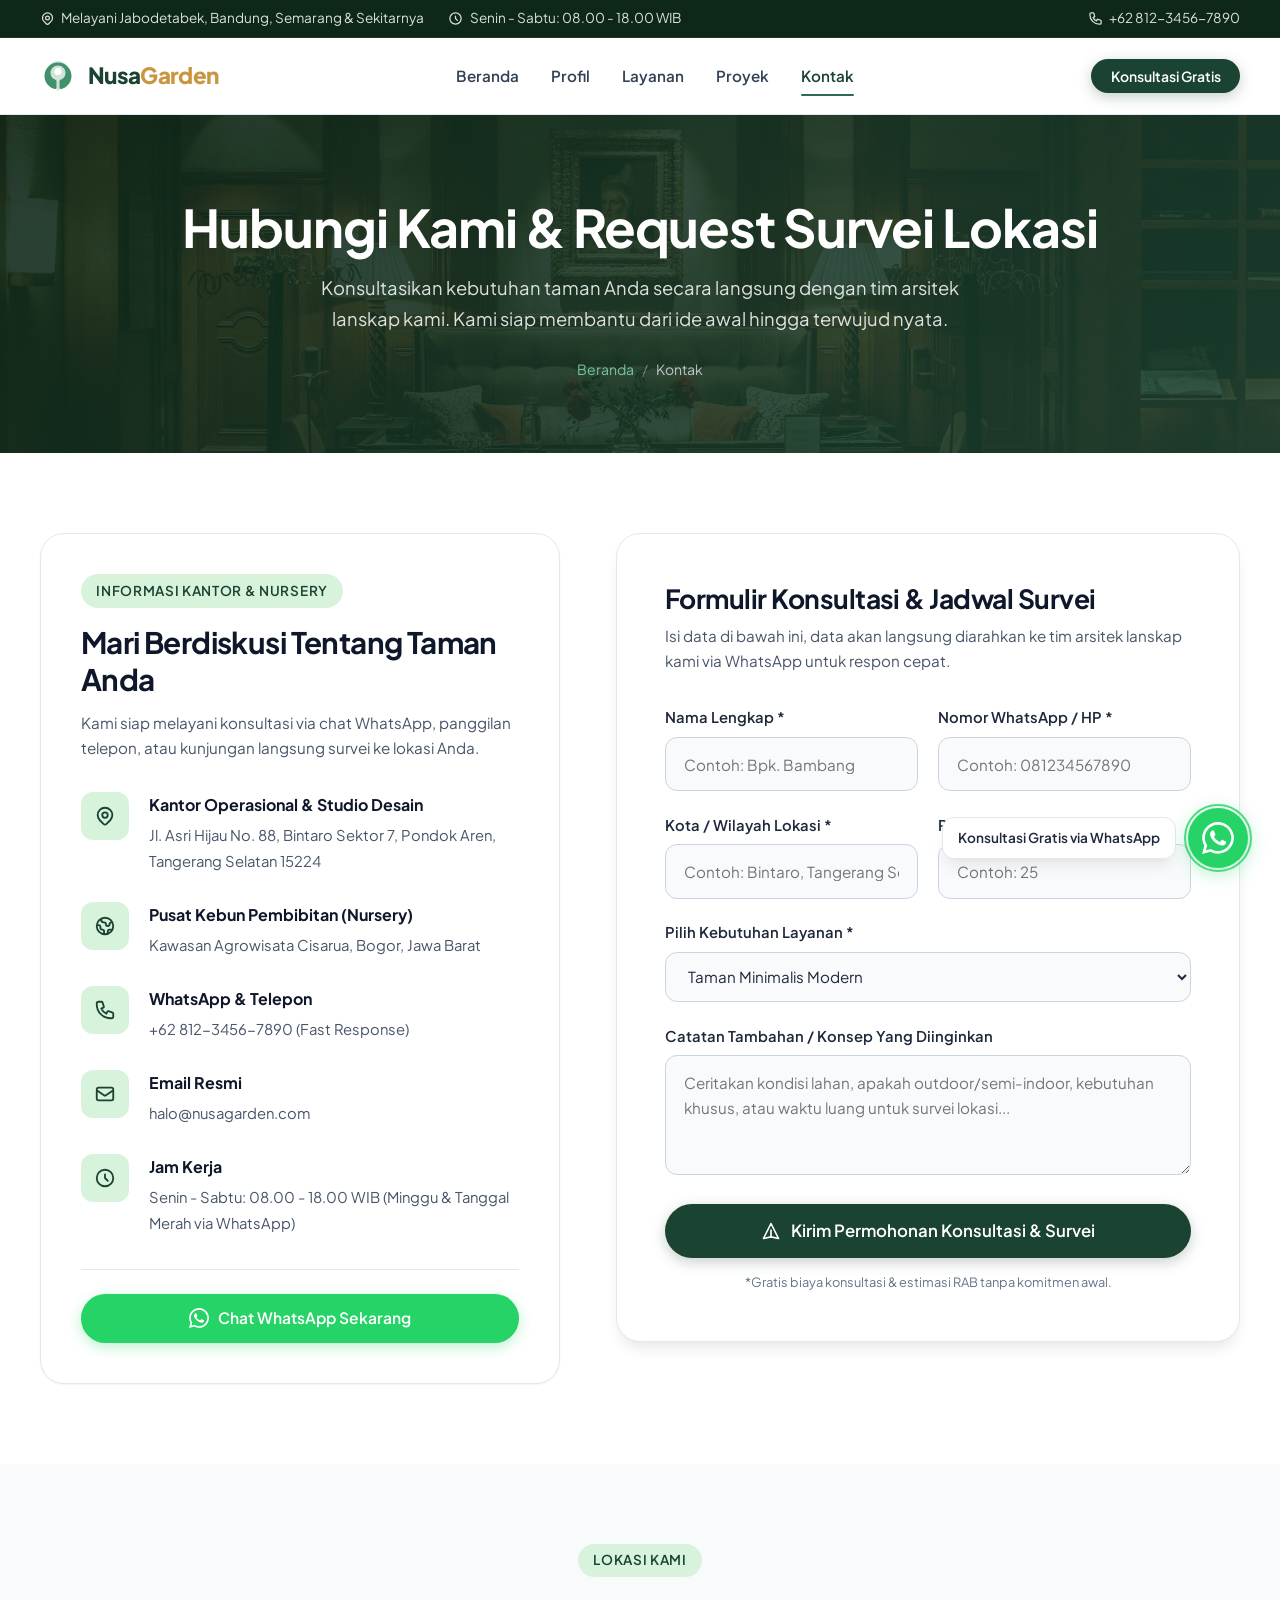
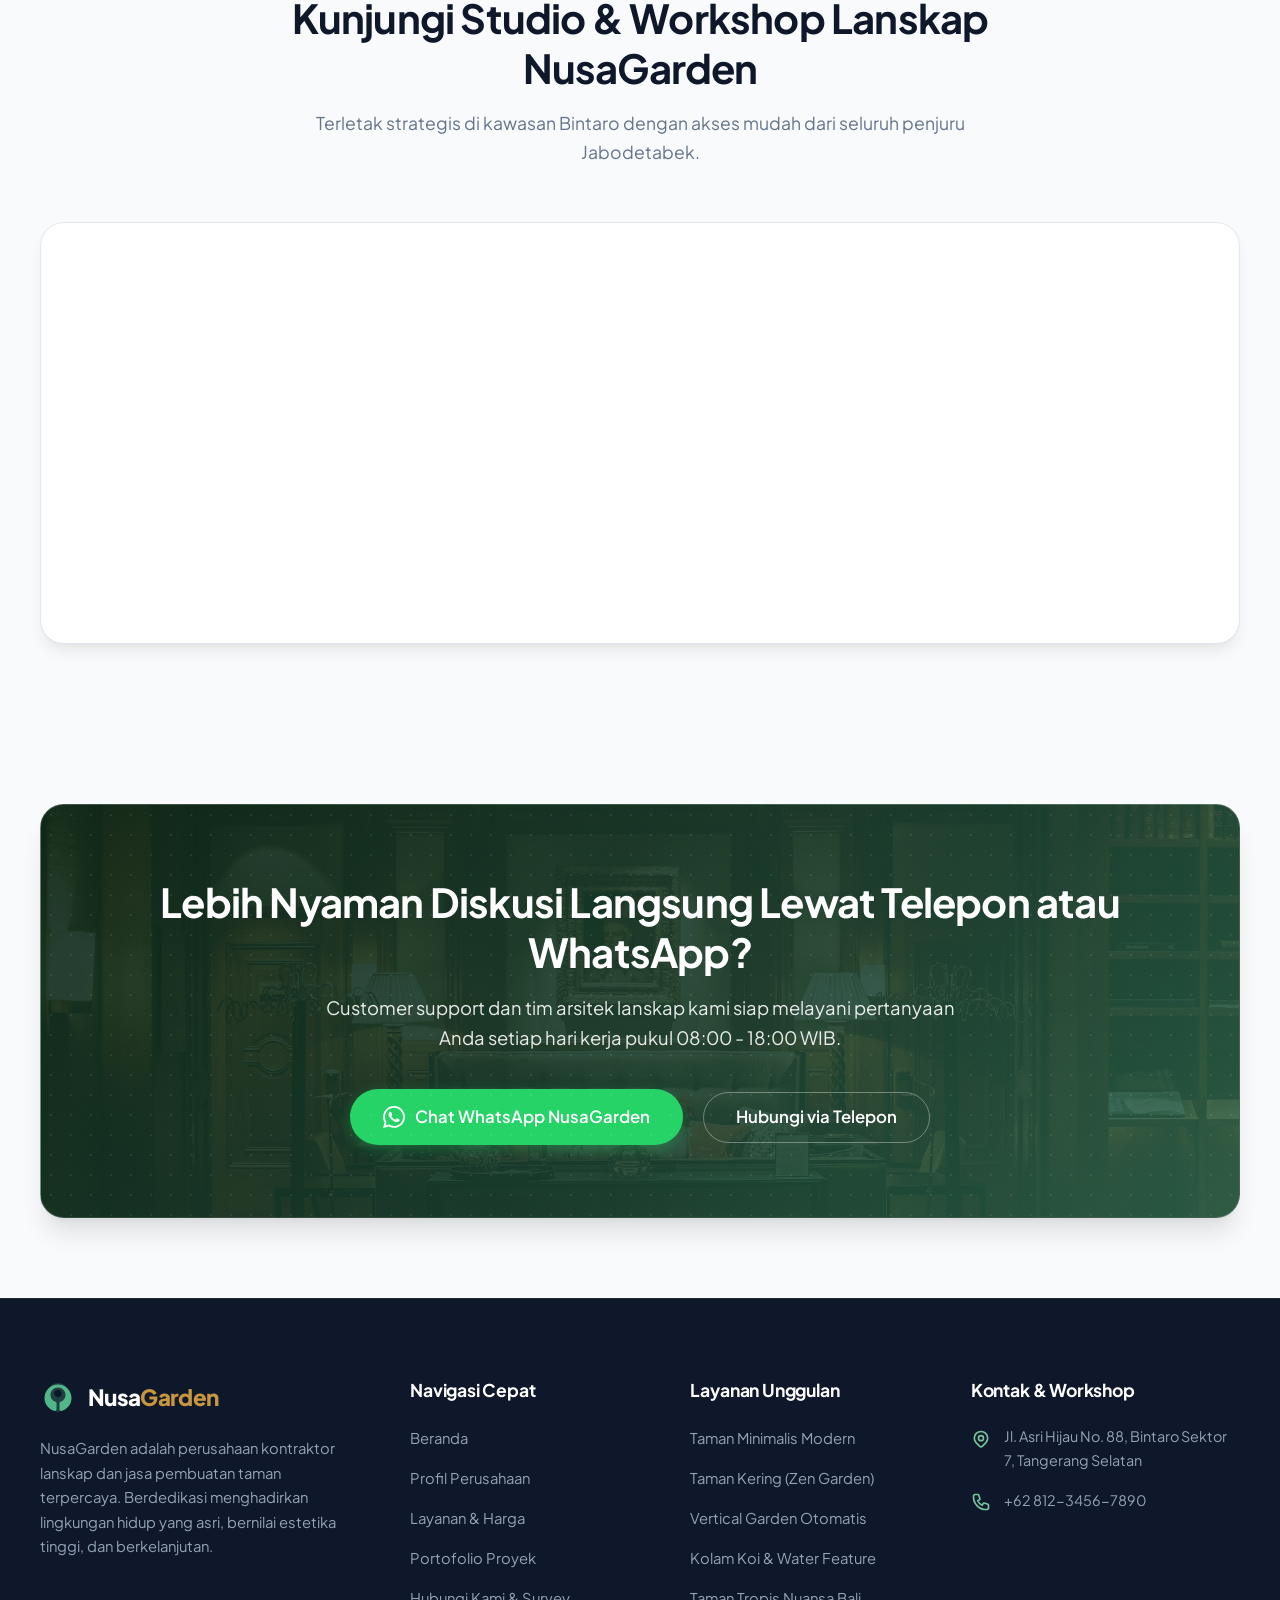
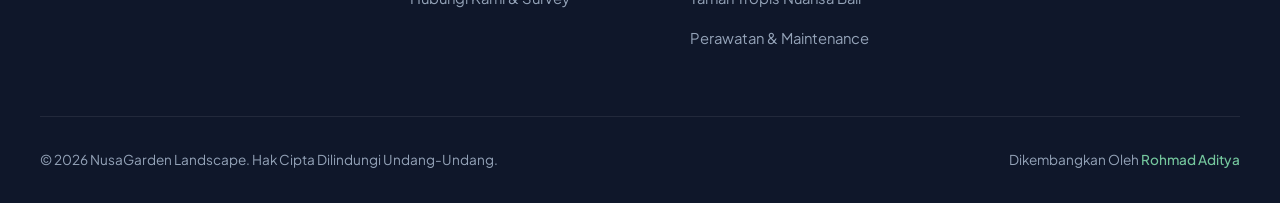
==== commit 8d3227d4: "Update image assets and modify meta tags across multiple HTML pages; enhance contact section with qu" ====
--- a/kontak.html
+++ b/kontak.html
@@ -19,7 +19,7 @@
   <meta property="og:url" content="https://nusagarden.com/kontak.html">
   <meta property="og:title" content="Kontak NusaGarden | Konsultasi & Jadwal Survei Pembuatan Taman">
   <meta property="og:description" content="Konsultasikan pembuatan taman rumah, kolam koi, atau vertical garden Anda. Gratis survei & estimasi RAB.">
-  <meta property="og:image" content="https://images.unsplash.com/photo-1558904541-efa8c4a08931?auto=format&fit=crop&w=1200&h=630&q=80">
+  <meta property="og:image" content="https://nusagarden.com/assets/images/hero-garden.svg">
   <meta property="og:site_name" content="NusaGarden">
   <meta property="og:locale" content="id_ID">
 
@@ -28,7 +28,7 @@
   <meta name="twitter:url" content="https://nusagarden.com/kontak.html">
   <meta name="twitter:title" content="Kontak NusaGarden | Konsultasi & Jadwal Survei Pembuatan Taman">
   <meta name="twitter:description" content="Hubungi tim ahli lanskap kami untuk penataan ruang hijau hunian Anda.">
-  <meta name="twitter:image" content="https://images.unsplash.com/photo-1558904541-efa8c4a08931?auto=format&fit=crop&w=1200&h=630&q=80">
+  <meta name="twitter:image" content="https://nusagarden.com/assets/images/hero-garden.svg">
 
   <!-- Google Fonts: Plus Jakarta Sans -->
   <link rel="preconnect" href="https://fonts.googleapis.com">
@@ -141,7 +141,7 @@
 
   <main>
     <!-- Page Hero Banner -->
-    <section class="page-hero">
+    <section class="page-hero hero-kontak">
       <div class="container">
         <h1>Hubungi Kami & Request Survei Lokasi</h1>
         <p>Konsultasikan kebutuhan taman Anda secara langsung dengan tim arsitek lanskap kami. Kami siap membantu dari ide awal hingga terwujud nyata.</p>
@@ -311,6 +311,25 @@
             referrerpolicy="no-referrer-when-downgrade"
             title="Lokasi Kantor NusaGarden Landscape">
           </iframe>
+        </div>
+      </div>
+    </section>
+
+    <!-- Quick Call CTA -->
+    <section class="section section-bg-alt">
+      <div class="container">
+        <div class="cta-banner cta-kontak">
+          <h2>Lebih Nyaman Diskusi Langsung Lewat Telepon atau WhatsApp?</h2>
+          <p>Customer support dan tim arsitek lanskap kami siap melayani pertanyaan Anda setiap hari kerja pukul 08:00 - 18:00 WIB.</p>
+          <div class="cta-buttons">
+            <a href="https://wa.me/6281234567890?text=Halo%20NusaGarden,%20saya%20ingin%20tanya%20jadwal%20konsultasi%20taman" target="_blank" class="btn btn-wa btn-lg">
+              <svg width="22" height="22" fill="currentColor" viewBox="0 0 24 24"><path d="M.057 24l1.687-6.163c-1.041-1.804-1.588-3.849-1.587-5.946.003-6.556 5.338-11.891 11.893-11.891 3.181.001 6.167 1.24 8.413 3.488 2.245 2.248 3.481 5.236 3.48 8.414-.003 6.557-5.338 11.892-11.893 11.892-1.99-.001-3.951-.5-5.688-1.448l-6.305 1.654zm6.597-3.807c1.676.995 3.276 1.591 5.392 1.592 5.448 0 9.886-4.434 9.889-9.885.002-5.462-4.415-9.89-9.881-9.892-5.452 0-9.887 4.434-9.889 9.884-.001 2.225.651 3.891 1.746 5.634l-.999 3.648 3.742-.981zm11.387-5.464c-.074-.124-.272-.198-.57-.347-.297-.149-1.758-.868-2.031-.967-.272-.099-.47-.149-.669.149-.198.297-.768.967-.941 1.165-.173.198-.347.223-.644.074-.297-.149-1.255-.462-2.39-1.475-.883-.788-1.48-1.761-1.653-2.059-.173-.297-.018-.458.13-.606.134-.133.297-.347.446-.521.151-.172.2-.296.3-.495.099-.198.05-.372-.025-.521-.075-.148-.669-1.611-.916-2.206-.242-.579-.487-.501-.669-.51l-.57-.01c-.198 0-.52.074-.792.372s-1.04 1.016-1.04 2.479 1.065 2.876 1.213 3.074c.149.198 2.095 3.2 5.076 4.487.709.306 1.263.489 1.694.626.712.226 1.36.194 1.872.118.571-.085 1.758-.719 2.006-1.413.248-.695.248-1.29.173-1.414z"/></svg>
+              Chat WhatsApp NusaGarden
+            </a>
+            <a href="tel:+6281234567890" class="btn btn-outline-white btn-lg">
+              Hubungi via Telepon
+            </a>
+          </div>
         </div>
       </div>
     </section>
@@ -371,7 +390,7 @@
 
       <div class="footer-bottom">
         <div>&copy; 2026 NusaGarden Landscape. Hak Cipta Dilindungi Undang-Undang.</div>
-        <div>Kontak &amp; Penjadwalan Survei Lokasi</div>
+        <div>Dikembangkan Oleh <a href="https://rohmadaditya.my.id" target="_blank" rel="noopener noreferrer">Rohmad Aditya</a></div>
       </div>
     </div>
   </footer>
--- a/assets/css/style.css
+++ b/assets/css/style.css
@@ -426,7 +426,8 @@
    ========================================================================== */
 .hero {
   position: relative;
-  background: linear-gradient(135deg, #0d2818 0%, #1b4332 60%, #2d6a4f 100%);
+  background: linear-gradient(135deg, rgba(13, 40, 24, 0.88) 0%, rgba(27, 67, 50, 0.82) 60%, rgba(45, 106, 79, 0.76) 100%),
+              url('../images/hero-bg-home.jpg') center/cover no-repeat;
   color: var(--white);
   padding: 5.5rem 0 6.5rem 0;
   overflow: hidden;
@@ -576,11 +577,33 @@
    Page Headers (Profil, Layanan, Proyek, Kontak)
    ========================================================================== */
 .page-hero {
-  background: linear-gradient(135deg, #0d2818 0%, #1b4332 100%);
-  color: var(--white);
-  padding: 4.5rem 0 4rem 0;
+  position: relative;
+  background: linear-gradient(135deg, rgba(13, 40, 24, 0.88) 0%, rgba(27, 67, 50, 0.84) 100%),
+              url('../images/hero-bg-profil.jpg') center/cover no-repeat;
+  color: var(--white);
+  padding: 5rem 0 4.5rem 0;
   text-align: center;
-  position: relative;
+  overflow: hidden;
+}
+
+.page-hero.hero-profil {
+  background: linear-gradient(135deg, rgba(13, 40, 24, 0.88) 0%, rgba(27, 67, 50, 0.84) 100%),
+              url('../images/hero-bg-profil.jpg') center/cover no-repeat;
+}
+
+.page-hero.hero-layanan {
+  background: linear-gradient(135deg, rgba(13, 40, 24, 0.88) 0%, rgba(27, 67, 50, 0.84) 100%),
+              url('../images/hero-bg-layanan.jpg') center/cover no-repeat;
+}
+
+.page-hero.hero-proyek {
+  background: linear-gradient(135deg, rgba(13, 40, 24, 0.88) 0%, rgba(27, 67, 50, 0.84) 100%),
+              url('../images/hero-bg-proyek.jpg') center/cover no-repeat;
+}
+
+.page-hero.hero-kontak {
+  background: linear-gradient(135deg, rgba(13, 40, 24, 0.88) 0%, rgba(27, 67, 50, 0.84) 100%),
+              url('../images/hero-bg-kontak.jpg') center/cover no-repeat;
 }
 
 .page-hero h1 {
@@ -1274,15 +1297,24 @@
 }
 
 .ba-before {
+  position: absolute;
+  top: 0;
+  left: 0;
   width: 50%;
+  height: 100%;
   overflow: hidden;
   z-index: 2;
   border-right: 3px solid var(--white);
 }
 
 .ba-before img {
-  width: 900px; /* match container width */
+  position: absolute;
+  top: 0;
+  left: 0;
+  width: var(--ba-container-width, 900px);
+  height: 100%;
   max-width: none;
+  object-fit: cover;
 }
 
 .ba-label {
@@ -1459,14 +1491,16 @@
    CTA Banner
    ========================================================================== */
 .cta-banner {
-  background: linear-gradient(135deg, #0d2818 0%, #1b4332 70%, #2d6a4f 100%);
+  position: relative;
+  background: linear-gradient(135deg, rgba(13, 40, 24, 0.90) 0%, rgba(27, 67, 50, 0.88) 60%, rgba(45, 106, 79, 0.82) 100%),
+              url('../images/cta-bg-home.jpg') center/cover no-repeat;
   color: var(--white);
   border-radius: var(--radius-xl);
-  padding: 4rem 3rem;
+  padding: 4.5rem 3rem;
   text-align: center;
   box-shadow: var(--shadow-xl);
-  position: relative;
   overflow: hidden;
+  border: 1px solid rgba(255, 255, 255, 0.15);
 }
 
 .cta-banner::before {
@@ -1476,9 +1510,34 @@
   left: 0;
   right: 0;
   bottom: 0;
-  background-image: radial-gradient(rgba(255, 255, 255, 0.1) 1px, transparent 1px);
+  background-image: radial-gradient(rgba(255, 255, 255, 0.08) 1px, transparent 1px);
   background-size: 20px 20px;
   pointer-events: none;
+}
+
+.cta-banner.cta-home {
+  background: linear-gradient(135deg, rgba(13, 40, 24, 0.90) 0%, rgba(27, 67, 50, 0.88) 60%, rgba(45, 106, 79, 0.82) 100%),
+              url('../images/cta-bg-home.jpg') center/cover no-repeat;
+}
+
+.cta-banner.cta-profil {
+  background: linear-gradient(135deg, rgba(13, 40, 24, 0.90) 0%, rgba(27, 67, 50, 0.88) 60%, rgba(45, 106, 79, 0.82) 100%),
+              url('../images/cta-bg-profil.jpg') center/cover no-repeat;
+}
+
+.cta-banner.cta-layanan {
+  background: linear-gradient(135deg, rgba(13, 40, 24, 0.90) 0%, rgba(27, 67, 50, 0.88) 60%, rgba(45, 106, 79, 0.82) 100%),
+              url('../images/cta-bg-layanan.jpg') center/cover no-repeat;
+}
+
+.cta-banner.cta-proyek {
+  background: linear-gradient(135deg, rgba(13, 40, 24, 0.90) 0%, rgba(27, 67, 50, 0.88) 60%, rgba(45, 106, 79, 0.82) 100%),
+              url('../images/cta-bg-proyek.jpg') center/cover no-repeat;
+}
+
+.cta-banner.cta-kontak {
+  background: linear-gradient(135deg, rgba(13, 40, 24, 0.90) 0%, rgba(27, 67, 50, 0.88) 60%, rgba(45, 106, 79, 0.82) 100%),
+              url('../images/cta-bg-kontak.jpg') center/cover no-repeat;
 }
 
 .cta-banner h2 {
@@ -1871,6 +1930,18 @@
   flex-wrap: wrap;
   gap: 1rem;
   font-size: 0.85rem;
+}
+
+.footer-bottom a {
+  color: var(--primary-400);
+  text-decoration: none;
+  font-weight: 500;
+  transition: color var(--transition-fast), text-decoration var(--transition-fast);
+}
+
+.footer-bottom a:hover {
+  color: var(--primary-300);
+  text-decoration: underline;
 }
 
 .footer-seo-keywords {
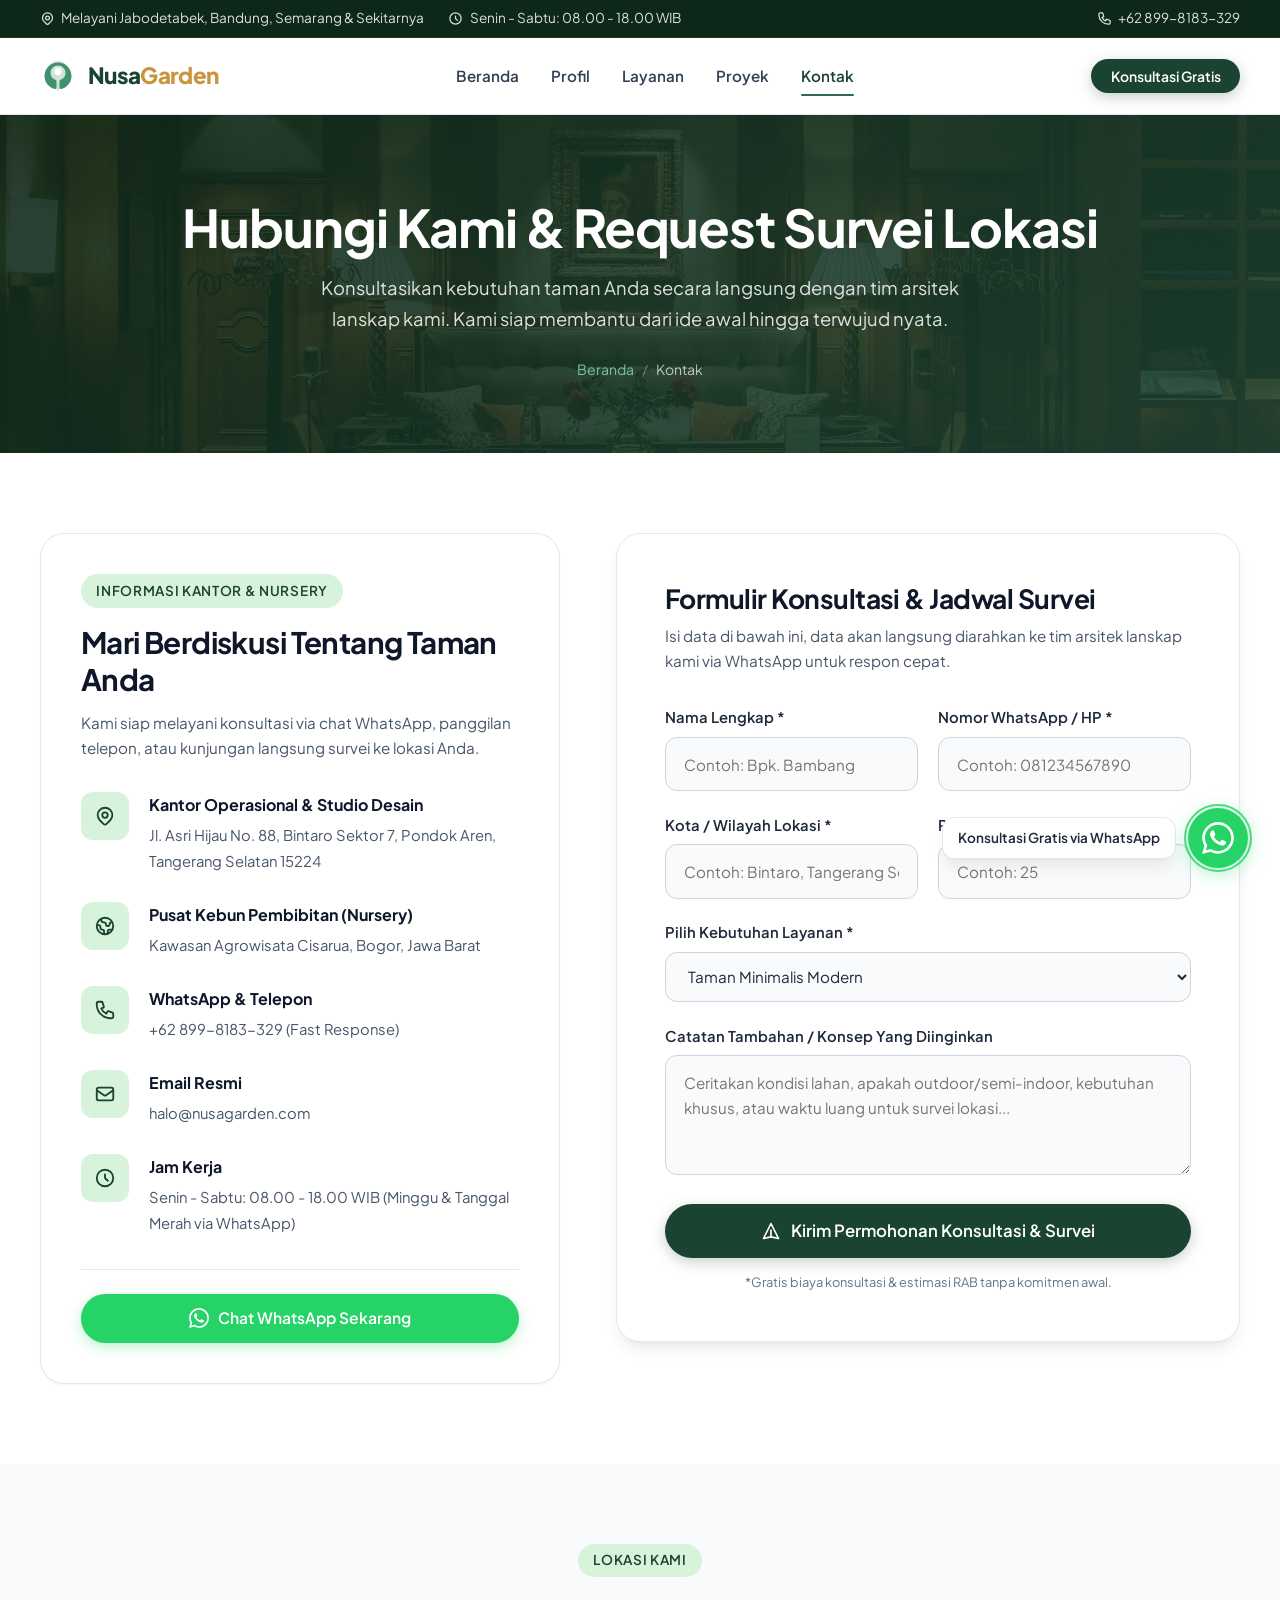
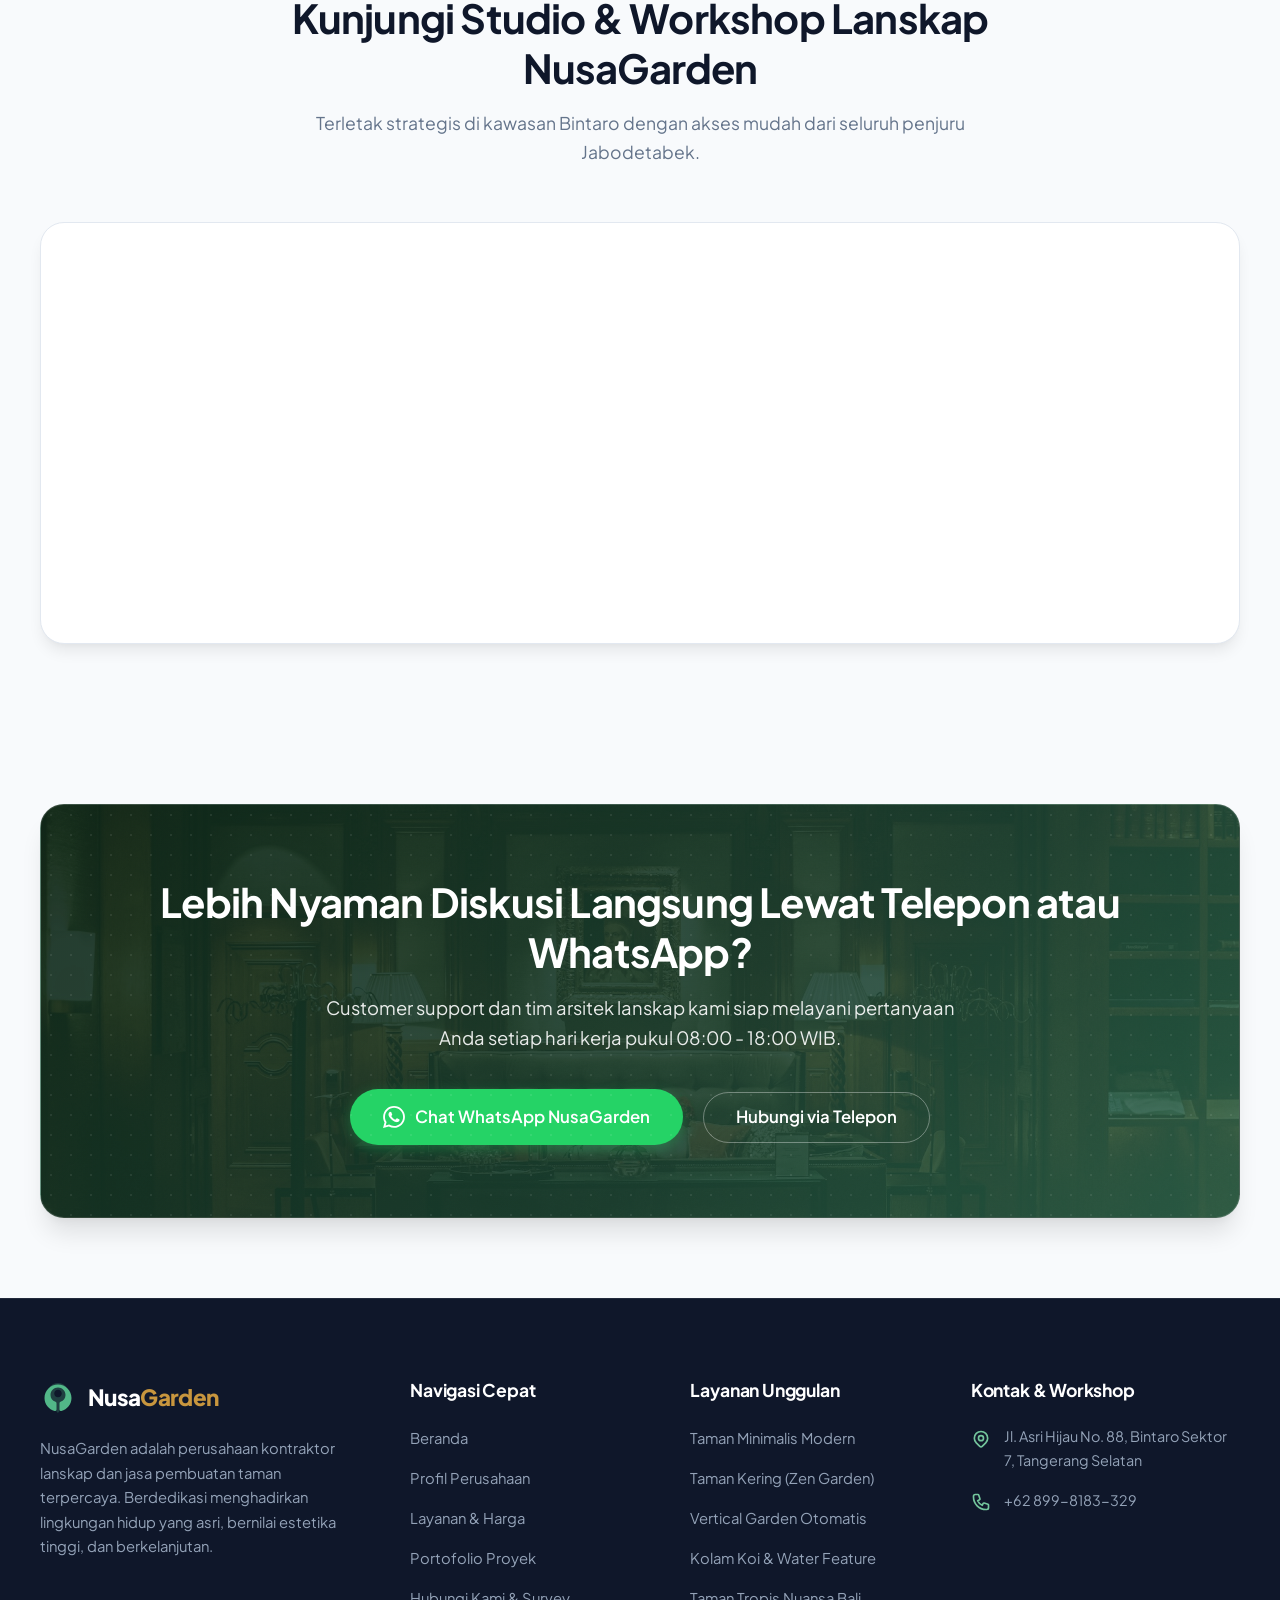
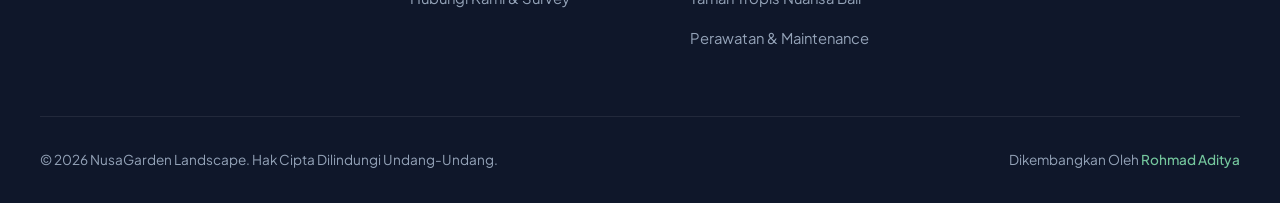
==== commit bf58f9c9: "Update contact information across multiple pages to new phone number and WhatsApp links" ====
--- a/kontak.html
+++ b/kontak.html
@@ -70,7 +70,7 @@
     "mainEntity": {
       "@type": "Organization",
       "name": "NusaGarden Landscape",
-      "telephone": "+6281234567890",
+      "telephone": "+628998183329",
       "email": "halo@nusagarden.com",
       "address": {
         "@type": "PostalAddress",
@@ -100,9 +100,9 @@
         </span>
       </div>
       <div class="topbar-info">
-        <a href="tel:+6281234567890" class="topbar-item">
+        <a href="tel:+628998183329" class="topbar-item">
           <svg width="15" height="15" fill="none" stroke="currentColor" viewBox="0 0 24 24"><path stroke-linecap="round" stroke-linejoin="round" stroke-width="2" d="M3 5a2 2 0 012-2h3.28a1 1 0 01.948.684l1.498 4.493a1 1 0 01-.502 1.21l-2.257 1.13a11.042 11.042 0 005.516 5.516l1.13-2.257a1 1 0 011.21-.502l4.493 1.498a1 1 0 01.684.949V19a2 2 0 01-2 2h-1C9.716 21 3 14.284 3 6V5z"/></svg>
-          +62 812-3456-7890
+          +62 899-8183-329
         </a>
       </div>
     </div>
@@ -193,7 +193,7 @@
                 </div>
                 <div class="contact-info-text">
                   <strong>WhatsApp & Telepon</strong>
-                  <a href="https://wa.me/6281234567890" target="_blank">+62 812-3456-7890 (Fast Response)</a>
+                  <a href="https://wa.me/628998183329" target="_blank">+62 899-8183-329 (Fast Response)</a>
                 </div>
               </div>
 
@@ -219,7 +219,7 @@
             </div>
 
             <div style="margin-top: 2rem; padding-top: 1.5rem; border-top: 1px solid var(--gray-200);">
-              <a href="https://wa.me/6281234567890?text=Halo%20NusaGarden,%20saya%20ingin%20konsultasi%20taman%20langsung%20via%20WhatsApp" target="_blank" class="btn btn-wa" style="width: 100%;">
+              <a href="https://wa.me/628998183329?text=Halo%20NusaGarden,%20saya%20ingin%20konsultasi%20taman%20langsung%20via%20WhatsApp" target="_blank" class="btn btn-wa" style="width: 100%;">
                 <svg width="20" height="20" fill="currentColor" viewBox="0 0 24 24"><path d="M.057 24l1.687-6.163c-1.041-1.804-1.588-3.849-1.587-5.946.003-6.556 5.338-11.891 11.893-11.891 3.181.001 6.167 1.24 8.413 3.488 2.245 2.248 3.481 5.236 3.48 8.414-.003 6.557-5.338 11.892-11.893 11.892-1.99-.001-3.951-.5-5.688-1.448l-6.305 1.654zm6.597-3.807c1.676.995 3.276 1.591 5.392 1.592 5.448 0 9.886-4.434 9.889-9.885.002-5.462-4.415-9.89-9.881-9.892-5.452 0-9.887 4.434-9.889 9.884-.001 2.225.651 3.891 1.746 5.634l-.999 3.648 3.742-.981zm11.387-5.464c-.074-.124-.272-.198-.57-.347-.297-.149-1.758-.868-2.031-.967-.272-.099-.47-.149-.669.149-.198.297-.768.967-.941 1.165-.173.198-.347.223-.644.074-.297-.149-1.255-.462-2.39-1.475-.883-.788-1.48-1.761-1.653-2.059-.173-.297-.018-.458.13-.606.134-.133.297-.347.446-.521.151-.172.2-.296.3-.495.099-.198.05-.372-.025-.521-.075-.148-.669-1.611-.916-2.206-.242-.579-.487-.501-.669-.51l-.57-.01c-.198 0-.52.074-.792.372s-1.04 1.016-1.04 2.479 1.065 2.876 1.213 3.074c.149.198 2.095 3.2 5.076 4.487.709.306 1.263.489 1.694.626.712.226 1.36.194 1.872.118.571-.085 1.758-.719 2.006-1.413.248-.695.248-1.29.173-1.414z"/></svg>
                 Chat WhatsApp Sekarang
               </a>
@@ -322,11 +322,11 @@
           <h2>Lebih Nyaman Diskusi Langsung Lewat Telepon atau WhatsApp?</h2>
           <p>Customer support dan tim arsitek lanskap kami siap melayani pertanyaan Anda setiap hari kerja pukul 08:00 - 18:00 WIB.</p>
           <div class="cta-buttons">
-            <a href="https://wa.me/6281234567890?text=Halo%20NusaGarden,%20saya%20ingin%20tanya%20jadwal%20konsultasi%20taman" target="_blank" class="btn btn-wa btn-lg">
+            <a href="https://wa.me/628998183329?text=Halo%20NusaGarden,%20saya%20ingin%20tanya%20jadwal%20konsultasi%20taman" target="_blank" class="btn btn-wa btn-lg">
               <svg width="22" height="22" fill="currentColor" viewBox="0 0 24 24"><path d="M.057 24l1.687-6.163c-1.041-1.804-1.588-3.849-1.587-5.946.003-6.556 5.338-11.891 11.893-11.891 3.181.001 6.167 1.24 8.413 3.488 2.245 2.248 3.481 5.236 3.48 8.414-.003 6.557-5.338 11.892-11.893 11.892-1.99-.001-3.951-.5-5.688-1.448l-6.305 1.654zm6.597-3.807c1.676.995 3.276 1.591 5.392 1.592 5.448 0 9.886-4.434 9.889-9.885.002-5.462-4.415-9.89-9.881-9.892-5.452 0-9.887 4.434-9.889 9.884-.001 2.225.651 3.891 1.746 5.634l-.999 3.648 3.742-.981zm11.387-5.464c-.074-.124-.272-.198-.57-.347-.297-.149-1.758-.868-2.031-.967-.272-.099-.47-.149-.669.149-.198.297-.768.967-.941 1.165-.173.198-.347.223-.644.074-.297-.149-1.255-.462-2.39-1.475-.883-.788-1.48-1.761-1.653-2.059-.173-.297-.018-.458.13-.606.134-.133.297-.347.446-.521.151-.172.2-.296.3-.495.099-.198.05-.372-.025-.521-.075-.148-.669-1.611-.916-2.206-.242-.579-.487-.501-.669-.51l-.57-.01c-.198 0-.52.074-.792.372s-1.04 1.016-1.04 2.479 1.065 2.876 1.213 3.074c.149.198 2.095 3.2 5.076 4.487.709.306 1.263.489 1.694.626.712.226 1.36.194 1.872.118.571-.085 1.758-.719 2.006-1.413.248-.695.248-1.29.173-1.414z"/></svg>
               Chat WhatsApp NusaGarden
             </a>
-            <a href="tel:+6281234567890" class="btn btn-outline-white btn-lg">
+            <a href="tel:+628998183329" class="btn btn-outline-white btn-lg">
               Hubungi via Telepon
             </a>
           </div>
@@ -383,7 +383,7 @@
           </div>
           <div class="footer-contact-item">
             <svg width="20" height="20" fill="none" stroke="currentColor" viewBox="0 0 24 24"><path stroke-linecap="round" stroke-linejoin="round" stroke-width="2" d="M3 5a2 2 0 012-2h3.28a1 1 0 01.948.684l1.498 4.493a1 1 0 01-.502 1.21l-2.257 1.13a11.042 11.042 0 005.516 5.516l1.13-2.257a1 1 0 011.21-.502l4.493 1.498a1 1 0 01.684.949V19a2 2 0 01-2 2h-1C9.716 21 3 14.284 3 6V5z"/></svg>
-            <span>+62 812-3456-7890</span>
+            <span>+62 899-8183-329</span>
           </div>
         </div>
       </div>
@@ -400,7 +400,7 @@
     <div class="floating-wa-tooltip">
       Konsultasi Gratis via WhatsApp
     </div>
-    <a href="https://wa.me/6281234567890?text=Halo%20NusaGarden,%20saya%20ingin%20konsultasi%20taman" target="_blank" class="floating-wa-btn" aria-label="Chat WhatsApp">
+    <a href="https://wa.me/628998183329?text=Halo%20NusaGarden,%20saya%20ingin%20konsultasi%20taman" target="_blank" class="floating-wa-btn" aria-label="Chat WhatsApp">
       <div class="floating-wa-pulse"></div>
       <svg width="32" height="32" fill="currentColor" viewBox="0 0 24 24"><path d="M.057 24l1.687-6.163c-1.041-1.804-1.588-3.849-1.587-5.946.003-6.556 5.338-11.891 11.893-11.891 3.181.001 6.167 1.24 8.413 3.488 2.245 2.248 3.481 5.236 3.48 8.414-.003 6.557-5.338 11.892-11.893 11.892-1.99-.001-3.951-.5-5.688-1.448l-6.305 1.654zm6.597-3.807c1.676.995 3.276 1.591 5.392 1.592 5.448 0 9.886-4.434 9.889-9.885.002-5.462-4.415-9.89-9.881-9.892-5.452 0-9.887 4.434-9.889 9.884-.001 2.225.651 3.891 1.746 5.634l-.999 3.648 3.742-.981zm11.387-5.464c-.074-.124-.272-.198-.57-.347-.297-.149-1.758-.868-2.031-.967-.272-.099-.47-.149-.669.149-.198.297-.768.967-.941 1.165-.173.198-.347.223-.644.074-.297-.149-1.255-.462-2.39-1.475-.883-.788-1.48-1.761-1.653-2.059-.173-.297-.018-.458.13-.606.134-.133.297-.347.446-.521.151-.172.2-.296.3-.495.099-.198.05-.372-.025-.521-.075-.148-.669-1.611-.916-2.206-.242-.579-.487-.501-.669-.51l-.57-.01c-.198 0-.52.074-.792.372s-1.04 1.016-1.04 2.479 1.065 2.876 1.213 3.074c.149.198 2.095 3.2 5.076 4.487.709.306 1.263.489 1.694.626.712.226 1.36.194 1.872.118.571-.085 1.758-.719 2.006-1.413.248-.695.248-1.29.173-1.414z"/></svg>
     </a>
--- a/assets/css/style.css
+++ b/assets/css/style.css
@@ -923,8 +923,16 @@
 }
 
 .type-option-icon {
-  font-size: 1.5rem;
-  margin-bottom: 0.25rem;
+  display: flex;
+  align-items: center;
+  justify-content: center;
+  margin-bottom: 0.35rem;
+  color: var(--primary-700);
+}
+
+.type-option-icon svg {
+  width: 24px;
+  height: 24px;
 }
 
 .type-option-name {
